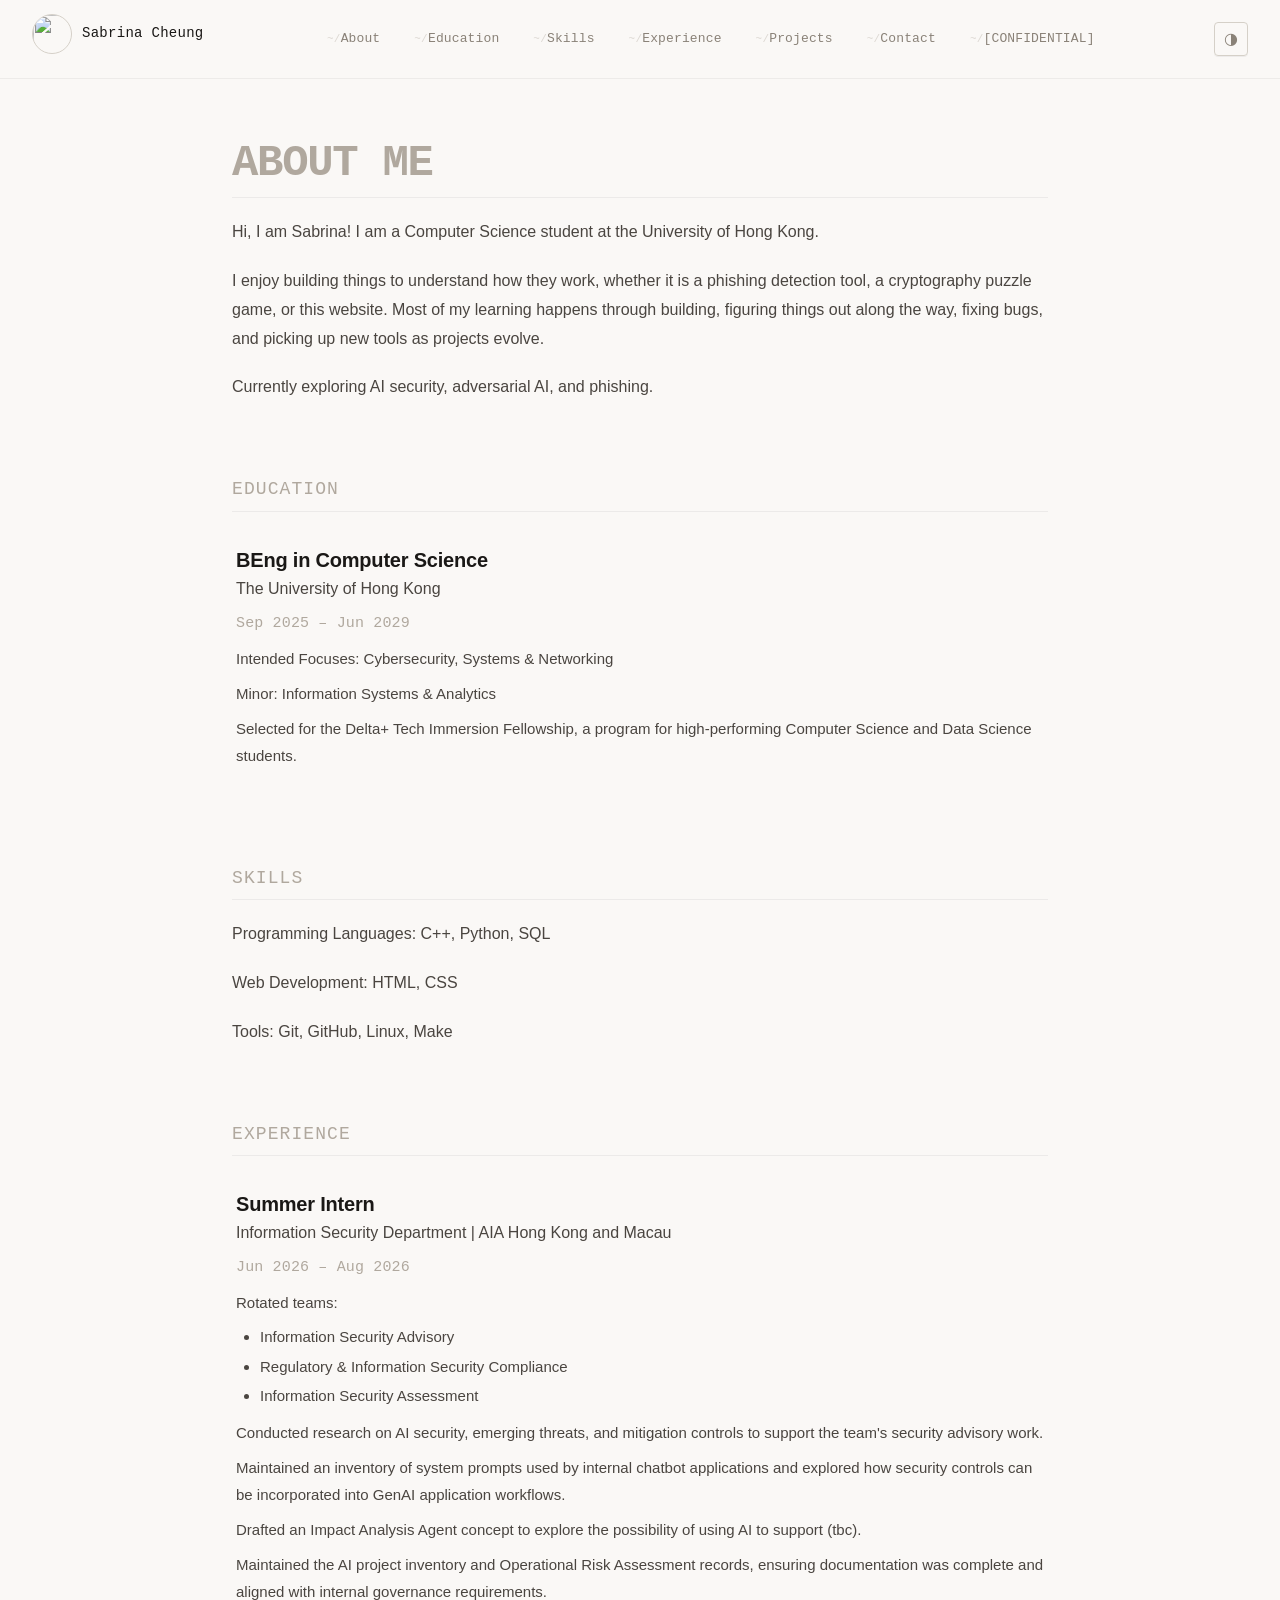
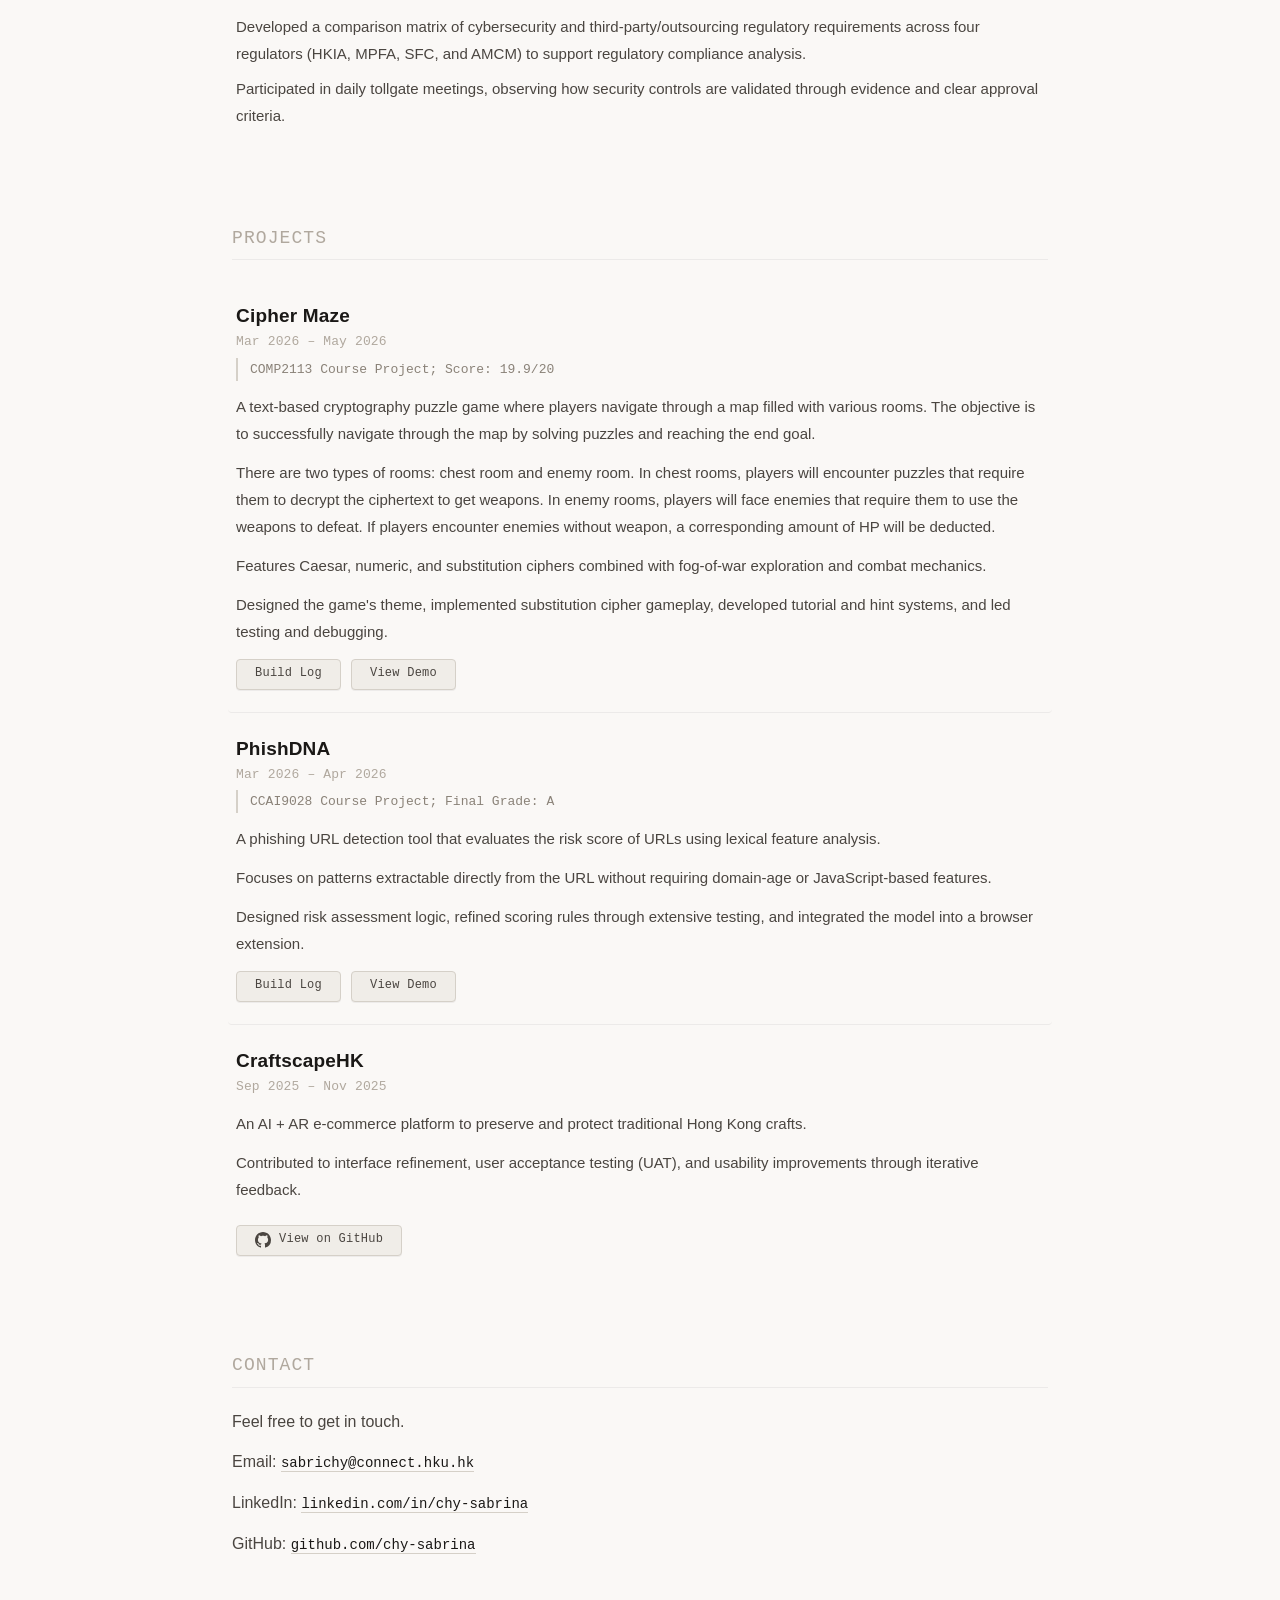
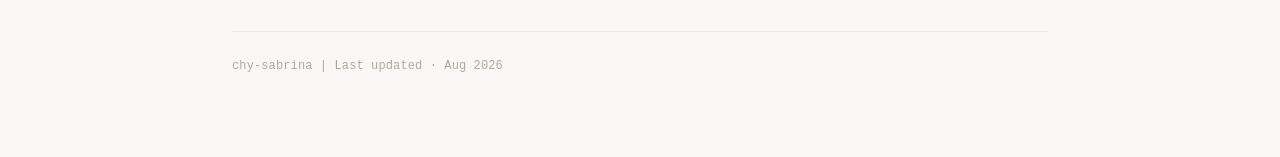
==== index.html @ 437819c6 "fix: wrong file path" ====
<!DOCTYPE html>
<html lang="en">
<!-- Access code: imsabrina -->

<head>
  <meta charset="UTF-8">
  <meta name="viewport" content="width=device-width, initial-scale=1.0">
  <title>chy-sabrina.github.io</title>

  <script>
    (() => {
      const storedTheme = localStorage.getItem('theme');
      const prefersDark = window.matchMedia('(prefers-color-scheme: dark)').matches;
      document.documentElement.dataset.theme = storedTheme || (prefersDark ? 'dark' : 'light');
    })();
  </script>

  <link rel="stylesheet" href="/styles.css?v=20260803-preview">
  <script src="/script.js?v=20260803-preview" defer></script>
</head>

<body>

  <header class="navbar">

    <div class="nav-name">
      <a href="/" class="nav-brand">
        <img class="nav-avatar" src="https://avatars.githubusercontent.com/u/216642597?v=4" alt="" width="40" height="40">
        <span>Sabrina Cheung</span>
      </a>
    </div>

    <nav>
      <a href="/?section=about">About</a>
      <a href="/?section=education">Education</a>
      <a href="/?section=skills">Skills</a>
      <a href="/?section=experience">Experience</a>
      <a href="/?section=projects">Projects</a>
      <a href="/?section=contact">Contact</a>
      <a href="#" class="classified-link" aria-label="Open confidential terminal">[CONFIDENTIAL]</a>
    </nav>

    <button class="theme-toggle" type="button" aria-label="Switch color scheme" aria-pressed="false" title="Switch color scheme">◐</button>

  </header>

  <main class="container">

    <section id="about" class="section">
      
      <h1>About Me</h1>

      <p>
        Hi, I am Sabrina! I am a Computer Science student at the University of Hong Kong.
      </p>

      <p>
        I enjoy building things to understand how they work, whether it is a phishing detection tool, a cryptography puzzle game, or this website. 
        Most of my learning happens through building, figuring things out along the way, fixing bugs, and picking up new tools as projects evolve.
      </p>

      <p>
        Currently exploring AI security, adversarial AI, and phishing.
      </p>

    </section>

    <section id="education" class="section">

      <h1>Education</h1>

      <div class="item">

        <h2>BEng in Computer Science</h2>

        <h3>The University of Hong Kong</h3>

        <p class="meta">
          Sep 2025 – Jun 2029
        </p>

        <p>
          Intended Focuses: Cybersecurity, Systems & Networking
        </p>

        <p>
          Minor: Information Systems & Analytics
        </p>

        <p>
          Selected for the Delta+ Tech Immersion Fellowship, a program for high-performing Computer Science and Data Science students.
        </p>

      </div>

    </section>

    <section id="skills" class="section">

      <h1>Skills</h1>

      <p>Programming Languages: C++, Python, SQL</p>

      <p>Web Development: HTML, CSS</p>

      <p>Tools: Git, GitHub, Linux, Make</p>

    </section>

    <section id="experience" class="section">

      <h1>Experience</h1>

      <div class="item">

        <h2>Summer Intern</h2>

        <h3>Information Security Department | AIA Hong Kong and Macau</h3>

        <p class="meta">
          Jun 2026 – Aug 2026
        </p>

        <p>
          Rotated teams:
        </p>

        <ul>
          <li>Information Security Advisory</li>
          <li>Regulatory & Information Security Compliance</li>
          <li>Information Security Assessment</li>
        </ul>

        <p>
          Conducted research on AI security, emerging threats, and mitigation controls to support the team's security advisory work.
        </p>

        <p>
          Maintained an inventory of system prompts used by internal chatbot applications and explored how security controls can be incorporated into GenAI application workflows.
        </p>

        <p>
          Drafted an Impact Analysis Agent concept to explore the possibility of using AI to support (tbc).
        </p>

        <p>
          Maintained the AI project inventory and Operational Risk Assessment records, ensuring documentation was complete and aligned with internal governance requirements.
        </p>

        <p>
          Developed a comparison matrix of cybersecurity and third-party/outsourcing regulatory requirements across four regulators (HKIA, MPFA, SFC, and AMCM) to support regulatory compliance analysis.
        </p>

        <p>
          Participated in daily tollgate meetings, observing how security controls are validated through evidence and clear approval criteria.
        </p>

      </div>

    </section>

    <section id="projects" class="section">

      <h1>Projects</h1>

      <div class="item">

        <h2 id="CipherMaze">Cipher Maze</h2>

        <p class="meta">
          Mar 2026 – May 2026
        </p>

        <p class="remark">
          COMP2113 Course Project; Score: 19.9/20
        </p>

        <p>
          A text-based cryptography puzzle game where players navigate through a map filled with various rooms. The objective is to successfully navigate through the map by solving puzzles and reaching the end goal.
        </p>
        
        <p>
           There are two types of rooms: chest room and enemy room. In chest rooms, players will encounter puzzles that require them to decrypt the ciphertext to get weapons. In enemy rooms, players will face enemies that require them to use the weapons to defeat. If players encounter enemies without weapon, a corresponding amount of HP will be deducted.
        </p>
        
        <p>
          Features Caesar, numeric, and substitution ciphers combined with fog-of-war exploration and combat mechanics.
        </p>

        <p>
          Designed the game's theme, implemented substitution cipher gameplay, developed tutorial and hint systems, and led testing and debugging.
        </p>

        <div class="project-actions">
          <button class="index-btn" type="button" data-classified-open data-classified-target="/notes/ciphermaze/" data-classified-preview-note="ciphermaze" aria-label="Open CipherMaze Build Log terminal">
            Build Log
          </button>

          <button class="index-btn demo-button" type="button" data-demo-video="https://www.youtube.com/watch?v=vxACGCMRmCY" aria-label="View CipherMaze demo video" aria-controls="demo-video-modal">
            View Demo
          </button>
        </div>
      </div>

      <div class="item">

        <h2 id="PhishDNA">PhishDNA</h2>

        <p class="meta">
          Mar 2026 – Apr 2026
        </p>

        <p class="remark">
          CCAI9028 Course Project; Final Grade: A
        </p>

        <p>
          A phishing URL detection tool that evaluates the risk score of URLs using lexical feature analysis.
        </p>

        <p>
          Focuses on patterns extractable directly from the URL without requiring domain-age or JavaScript-based features.
        </p>

        <p>
          Designed risk assessment logic, refined scoring rules through extensive testing, and integrated the model into a browser extension.
        </p>

        <div class="project-actions">
          <button class="index-btn" type="button" data-classified-open data-classified-target="/notes/phishdna/" data-classified-preview-note="phishdna" aria-label="Open PhishDNA Build Log terminal">
            Build Log
          </button>

          <button class="index-btn demo-button" type="button" data-demo-video="/assets/PhishDNA-demo.mp4" aria-label="View PhishDNA demo video" aria-controls="demo-video-modal">
            View Demo
          </button>
        </div>

      </div>

      <div class="item">

        <h2>CraftscapeHK</h2>

        <p class="meta">
          Sep 2025 – Nov 2025
        </p>

        <p>
          An AI + AR e-commerce platform to preserve and protect traditional Hong Kong crafts.
        </p>

        <p>
          Contributed to interface refinement, user acceptance testing (UAT), and usability improvements through iterative feedback.
        </p>

        <a href="https://github.com/gracetyy/CraftscapeHK" class="index-btn" target="_blank" rel="noopener noreferrer" aria-label="View CraftscapeHK on GitHub">
          <svg class="github-icon" viewBox="0 0 16 16" aria-hidden="true">
            <path fill-rule="evenodd" d="M8 0C3.58 0 0 3.58 0 8c0 3.54 2.29 6.53 5.47 7.59.4.07.55-.17.55-.38 0-.19-.01-.82-.01-1.49-2.01.37-2.53-.49-2.69-.94-.09-.23-.48-.94-.82-1.13-.28-.15-.68-.52-.01-.53.63-.01 1.08.58 1.23.82.72 1.21 1.87.87 2.33.66.07-.52.28-.87.51-1.07-1.78-.2-3.64-.89-3.64-3.95 0-.87.31-1.59.82-2.15-.08-.2-.36-1.02.08-2.12 0 0 .67-.21 2.2.82.64-.18 1.32-.27 2-.27.68 0 1.36.09 2 .27 1.53-1.04 2.2-.82 2.2-.82.44 1.1.16 1.92.08 2.12.51.56.82 1.27.82 2.15 0 3.07-1.87 3.75-3.65 3.95.29.25.54.73.54 1.48 0 1.07-.01 1.93-.01 2.2 0 .21.15.46.55.38A8.013 8.013 0 0016 8c0-4.42-3.58-8-8-8z"></path>
          </svg>
          View on GitHub
        </a>

      </div>

    </section>

    <section id="contact" class="section">

      <h1>Contact</h1>

      <p>Feel free to get in touch.</p>

      <p>Email: <a class="link" href="mailto:sabrichy@connect.hku.hk">sabrichy@connect.hku.hk</a></p>

      <p>LinkedIn: <a class="link" href="https://www.linkedin.com/in/chy-sabrina/" target="_blank" rel="noopener noreferrer">linkedin.com/in/chy-sabrina</a></p>

      <p>GitHub: <a class="link" href="https://github.com/chy-sabrina" target="_blank" rel="noopener noreferrer">github.com/chy-sabrina</a></p>

    </section>

    <footer class="footer">
      chy-sabrina | Last updated · Aug 2026
    </footer>

  </main>

  <div class="term-modal-overlay hidden" id="classified-terminal" role="dialog" aria-modal="true" aria-labelledby="classified-terminal-title" aria-hidden="true">
    <div class="term-box" role="document">
      <div class="term-header">
        <div class="term-dots" aria-hidden="true">
          <span class="term-dot term-dot-red"></span>
          <span class="term-dot term-dot-yellow"></span>
          <span class="term-dot term-dot-green"></span>
        </div>
        <p class="term-title" id="classified-terminal-title">/chy-sabrina/notes</p>
      </div>

      <div class="term-body">
        <p class="term-line">[SYSTEM ERROR] ACCESS DENIED. AUTHENTICATION REQUIRED.</p>

        <label class="term-prompt" for="classified-token">
          <span>Enter access code:</span>
          <input id="classified-token" class="term-input" type="password" autocomplete="off" spellcheck="false" inputmode="text" />
        </label>

        <p class="term-hint">[!] HINT: Access code is hidden in this page. Code never lies.</p>
        <p class="term-status" id="classified-status" aria-live="polite"></p>
      </div>
    </div>
  </div>

  <div class="demo-modal-overlay hidden" id="demo-video-modal" role="dialog" aria-modal="true" aria-labelledby="demo-video-title" aria-hidden="true">
    <div class="demo-modal-window" role="document">
      <button class="demo-close-button" type="button" aria-label="Close demo video" data-demo-close>
        ×
      </button>
      <div class="demo-video-shell">
        <iframe id="demo-video-iframe" title="Project demo video" src="" allow="accelerometer; autoplay; clipboard-write; encrypted-media; gyroscope; picture-in-picture; web-share" allowfullscreen loading="lazy"></iframe>
      </div>
    </div>
  </div>

</body>
</html>
---- styles.css ----
:root {
  color-scheme: light;
  --bg: #faf8f6;
  --surface: #f0ede8;
  --surface-raised: #f8f6f2;
  --text: #1a1816;
  --text-secondary: #4a4540;
  --muted: #8a8278;
  --subtle: #b0a89e;
  --border: rgba(26, 24, 22, 0.06);
  --border-strong: #d5d0c8;
  --border-hover: #b8b0a6;
  --nav-bg: rgba(250, 248, 246, 0.92);
  --hover: #e8e4de;
  --code-bg: #f0ede8;
  --code-border: #e0dcd4;
  --selection: rgba(26, 24, 22, 0.06);
  --accent: #1a7a3a;
  --accent-dim: rgba(26, 122, 58, 0.06);
  --accent-bright: #2b9e4a;
  --accent-glow: rgba(26, 122, 58, 0.10);
  --mono: ui-monospace, SFMono-Regular, Menlo, Monaco, Consolas, "Liberation Mono", monospace;
  --sans: -apple-system, BlinkMacSystemFont, "Segoe UI", Roboto, Helvetica, Arial, sans-serif;
  --keycap-shadow: 0 1px 0 rgba(0, 0, 0, 0.05);
  --keycap-shadow-hover: 0 3px 0 rgba(0, 0, 0, 0.04), 0 2px 8px rgba(0, 0, 0, 0.04);
  --keycap-press: 0 0px 0 rgba(0, 0, 0, 0.08);
  --section-gap: 72px;
  --radius: 8px;
  --radius-sm: 4px;
  --radius-lg: 12px;
  --transition: 0.20s cubic-bezier(0.25, 0.46, 0.45, 0.94);
}

@media (prefers-color-scheme: dark) {
  :root:not([data-theme="light"]) {
    color-scheme: dark;
    --bg: #191715;
    --surface: #24211e;
    --surface-raised: #2a2724;
    --text: #ede8e2;
    --text-secondary: #c8c0b6;
    --muted: #9a9288;
    --subtle: #6a6258;
    --border: rgba(237, 232, 226, 0.06);
    --border-strong: #4a4540;
    --border-hover: #6a6258;
    --nav-bg: rgba(25, 23, 21, 0.94);
    --hover: #2f2b28;
    --code-bg: #1e1c1a;
    --code-border: #33302c;
    --selection: rgba(237, 232, 226, 0.08);
    --accent: #8bff9a;
    --accent-dim: rgba(139, 255, 154, 0.06);
    --accent-bright: #a8ffb4;
    --accent-glow: rgba(139, 255, 154, 0.10);
    --keycap-shadow: 0 1px 0 rgba(0, 0, 0, 0.3);
    --keycap-shadow-hover: 0 3px 0 rgba(0, 0, 0, 0.2), 0 2px 12px rgba(0, 0, 0, 0.2);
    --keycap-press: 0 0px 0 rgba(0, 0, 0, 0.4);
  }
}

:root[data-theme="dark"] {
  color-scheme: dark;
  --bg: #191715;
  --surface: #24211e;
  --surface-raised: #2a2724;
  --text: #ede8e2;
  --text-secondary: #c8c0b6;
  --muted: #9a9288;
  --subtle: #6a6258;
  --border: rgba(237, 232, 226, 0.06);
  --border-strong: #4a4540;
  --border-hover: #6a6258;
  --nav-bg: rgba(25, 23, 21, 0.94);
  --hover: #2f2b28;
  --code-bg: #1e1c1a;
  --code-border: #33302c;
  --selection: rgba(237, 232, 226, 0.08);
  --accent: #8bff9a;
  --accent-dim: rgba(139, 255, 154, 0.06);
  --accent-bright: #a8ffb4;
  --accent-glow: rgba(139, 255, 154, 0.10);
  --keycap-shadow: 0 1px 0 rgba(0, 0, 0, 0.3);
  --keycap-shadow-hover: 0 3px 0 rgba(0, 0, 0, 0.2), 0 2px 12px rgba(0, 0, 0, 0.2);
  --keycap-press: 0 0px 0 rgba(0, 0, 0, 0.4);
}

* {
  box-sizing: border-box;
}

body {
  margin: 0;
  background: var(--bg);
  color: var(--text);
  font-family: var(--sans);
  font-size: 16px;
  line-height: 1.7;
  -webkit-font-smoothing: antialiased;
  -moz-osx-font-smoothing: grayscale;
  transition: background-color 0.3s ease, color 0.3s ease;
}

::selection {
  background: var(--selection);
}

/* ── Scrollbar ── */
::-webkit-scrollbar {
  width: 5px;
  height: 5px;
}
::-webkit-scrollbar-track {
  background: transparent;
}
::-webkit-scrollbar-thumb {
  background: var(--border-strong);
  border-radius: 999px;
}
::-webkit-scrollbar-thumb:hover {
  background: var(--muted);
}

/* ── Typography ── */
h1 {
  font-size: 30px;
  font-weight: 600;
  letter-spacing: -0.025em;
  margin: 0 0 8px 0;
  line-height: 1.25;
}

h2 {
  font-size: 20px;
  font-weight: 600;
  margin: 0 0 2px 0;
  letter-spacing: -0.01em;
  line-height: 1.25;
}

h3 {
  font-size: 16px;
  font-weight: 500;
  color: var(--text-secondary);
  margin: 0 0 4px 0;
}

h4 {
  font-size: 15px;
  font-weight: 500;
  margin: 0 0 2px 0;
}

p {
  font-size: 16px;
  margin: 20px 0;
  line-height: 1.8;
  color: var(--text-secondary);
}

a {
  color: var(--text);
  text-decoration: none;
  border-bottom: 1px solid var(--border-strong);
  transition: border-color var(--transition), color var(--transition);
}
a:hover {
  border-bottom-color: var(--text);
  color: var(--text);
}

ul {
  margin: 8px 0 14px;
  padding-left: 24px;
}
li {
  font-size: 15px;
  margin: 4px 0;
  line-height: 1.7;
  color: var(--text-secondary);
}

strong {
  color: var(--text);
  font-weight: 600;
}

code {
  font-family: var(--mono);
  font-size: 0.9em;
  padding: 0.1em 0.4em;
  background: var(--code-bg);
  border-radius: var(--radius-sm);
  border: 1px solid var(--code-border);
  color: var(--text);
  white-space: nowrap;
}

pre code {
  white-space: pre-wrap;
  overflow-wrap: anywhere;
  padding: 0;
  background: transparent;
  border: none;
  font-size: 14px;
  color: var(--text-secondary);
}

/* ── Navbar ── */
.navbar {
  position: sticky;
  top: 0;
  z-index: 100;
  display: flex;
  justify-content: space-between;
  align-items: center;
  padding: 14px 32px;
  background: var(--nav-bg);
  backdrop-filter: blur(14px);
  -webkit-backdrop-filter: blur(14px);
  border-bottom: 1px solid var(--border);
  transition: background-color 0.3s ease, border-color 0.3s ease;
}

.nav-name {
  font-size: 14px;
  font-weight: 450;
  font-family: var(--mono);
  letter-spacing: 0.02em;
}

.nav-brand {
  display: inline-flex;
  align-items: center;
  gap: 10px;
  color: var(--text);
  text-decoration: none;
  border-bottom: none;
  transition: color var(--transition);
}
.nav-brand:hover {
  color: var(--text-secondary);
}

.nav-avatar {
  width: 40px;
  height: 40px;
  border-radius: 50%;
  border: 0.5px solid var(--border-strong);
  object-fit: cover;
  flex-shrink: 0;
}

.navbar nav {
  display: flex;
  align-items: center;
  gap: 2px;
  flex-wrap: wrap;
}

.navbar nav a {
  position: relative;
  font-family: var(--mono);
  font-size: 13px;
  font-weight: 400;
  color: var(--muted);
  text-decoration: none;
  padding: 4px 14px 4px 18px;
  border-radius: var(--radius-sm);
  border-bottom: none;
  transition: color var(--transition), background-color var(--transition);
  letter-spacing: 0.01em;
}

.navbar nav a::before {
  content: "~/";
  color: var(--subtle);
  font-weight: 350;
  opacity: 0.4;
  font-size: 11px;
  letter-spacing: 0.02em;
}

.navbar nav a:hover {
  color: var(--text);
  background: var(--hover);
}

.navbar nav a[aria-current="page"] {
  color: var(--text);
  font-weight: 500;
  background: transparent;
}
.navbar nav a[aria-current="page"]::before {
  color: var(--accent);
  opacity: 0.6;
}

.navbar nav a.classified-link {
  color: var(--muted);
}
.navbar nav a.classified-link:hover {
  color: var(--text);
  background: var(--hover);
}

/* ── Theme Toggle ── */
.theme-toggle {
  width: 34px;
  height: 34px;
  display: inline-flex;
  align-items: center;
  justify-content: center;
  padding: 0;
  color: var(--muted);
  background: transparent;
  border: 1px solid var(--border-strong);
  border-radius: var(--radius-sm);
  font: inherit;
  font-size: 16px;
  cursor: pointer;
  transition: background-color var(--transition), color var(--transition), border-color var(--transition), transform 0.08s ease;
  flex-shrink: 0;
  box-shadow: var(--keycap-shadow);
}
.theme-toggle:hover {
  color: var(--text);
  background: var(--hover);
  transform: translateY(-1px);
  box-shadow: var(--keycap-shadow-hover);
}
.theme-toggle:active {
  transform: translateY(1px);
  box-shadow: var(--keycap-press);
}

/* ── Container ── */
.container {
  max-width: 880px;
  margin: 0 auto;
  padding: 56px 32px 80px;
}

/* ── Sections ── */
.section {
  margin-bottom: var(--section-gap);
  padding-top: 4px;
}
.section:last-child {
  margin-bottom: 0;
}

.section > h1:first-child {
  font-size: 18px;
  font-weight: 450;
  font-family: var(--mono);
  color: var(--subtle);
  letter-spacing: 0.06em;
  text-transform: uppercase;
  margin: 0 0 20px 0;
  padding-bottom: 10px;
  border-bottom: 1px solid var(--border);
}

/* ── Hero / About ── */
#about h1 {
  font-size: 44px;
  font-weight: 650;
  letter-spacing: -0.03em;
  margin: 0 0 2px 0;
  line-height: 1.1;
}

#about .subhead {
  font-size: 18px;
  font-weight: 450;
  color: var(--muted);
  font-family: var(--mono);
  letter-spacing: 0.02em;
  margin: 0 0 4px 0;
}

#about .status-line {
  display: flex;
  flex-wrap: wrap;
  gap: 4px 24px;
  margin: 16px 0 8px 0;
  padding: 14px 0 10px 0;
  border-top: 1px solid var(--border);
  border-bottom: 1px solid var(--border);
  font-family: var(--mono);
  font-size: 13px;
  color: var(--muted);
}

#about .status-line .label {
  color: var(--subtle);
  opacity: 0.5;
}
#about .status-line .value {
  color: var(--text-secondary);
}

#about .status-line .value .highlight {
  color: var(--accent);
}

#about p {
  font-size: 16px;
  color: var(--text-secondary);
}

#about .terminal-hero {
  display: block;
  font-family: var(--mono);
  font-size: 14px;
  color: var(--muted);
  margin: 20px 0 12px 0;
  padding: 18px 22px;
  background: var(--surface);
  border-radius: var(--radius);
  border-left: 3px solid var(--border-strong);
  line-height: 2;
  overflow-x: auto;
  white-space: pre-wrap;
}
#about .terminal-hero .prompt {
  color: var(--accent);
  font-weight: 450;
}
#about .terminal-hero .cmd {
  color: var(--text);
}
#about .terminal-hero .output {
  color: var(--muted);
}

/* ── Education ── */
#education .item {
  padding: 16px 4px 14px;
  border-bottom: 1px solid var(--border);
}
#education .item:last-child {
  border-bottom: none;
}
#education .meta {
  font-size: 13px;
  color: var(--subtle);
  font-family: var(--mono);
  margin: 0 0 6px 0;
  letter-spacing: 0.01em;
}
#education .item p {
  margin: 8px 0;
  font-size: 15px;
}

/* ── Skills ── */
.skills-toolbox {
  display: flex;
  flex-wrap: wrap;
  gap: 8px 10px;
  margin: 10px 0 6px;
  padding: 0;
  list-style: none;
}

.skill-keycap {
  display: inline-flex;
  align-items: center;
  padding: 3px 14px 5px 14px;
  font-family: var(--mono);
  font-size: 11px;
  font-weight: 500;
  letter-spacing: 0.04em;
  text-transform: uppercase;
  color: var(--text-secondary);
  background: var(--surface);
  border: 1px solid var(--border-strong);
  border-radius: var(--radius-sm);
  box-shadow: var(--keycap-shadow);
  transition: transform 0.10s ease, box-shadow 0.15s ease, background var(--transition), border-color var(--transition);
  cursor: default;
  user-select: none;
}
.skill-keycap:hover {
  transform: translateY(-2px);
  box-shadow: var(--keycap-shadow-hover);
  background: var(--hover);
  border-color: var(--border-hover);
}
.skill-keycap:active {
  transform: translateY(1px);
  box-shadow: var(--keycap-press);
}

.skill-keycap .dot {
  display: inline-block;
  width: 5px;
  height: 5px;
  margin-right: 8px;
  border-radius: 50%;
  background: var(--accent);
  opacity: 0.5;
  flex-shrink: 0;
}
.skill-keycap .dot.learning {
  background: var(--subtle);
  opacity: 0.3;
}

.skill-group-label {
  display: block;
  font-size: 12px;
  font-weight: 500;
  color: var(--subtle);
  font-family: var(--mono);
  margin: 18px 0 6px 0;
  letter-spacing: 0.04em;
  text-transform: uppercase;
}
.skill-group-label:first-of-type {
  margin-top: 0;
}

/* ── Experience ── */
#experience .item {
  padding: 16px 4px 14px;
  border-bottom: 1px solid var(--border);
}
#experience .item:last-child {
  border-bottom: none;
}
#experience .meta {
  font-size: 13px;
  color: var(--subtle);
  font-family: var(--mono);
  margin: 0 0 6px 0;
  letter-spacing: 0.01em;
}
#experience .item p {
  margin: 8px 0;
  font-size: 15px;
}
#experience .item ul {
  margin: 4px 0 10px;
}

/* ── Projects ── */
#projects .item {
  padding: 24px 4px 22px;
  border-bottom: 1px solid var(--border);
  border-radius: var(--radius-sm);
  margin: 0 -4px;
  padding-left: 8px;
  padding-right: 8px;
}
#projects .item:last-child {
  border-bottom: none;
}

#projects .item h2 {
  font-size: 19px;
  font-weight: 600;
  letter-spacing: 0.01em;
  margin: 0 0 2px 0;
}

#projects .item .meta {
  font-size: 13px;
  color: var(--subtle);
  font-family: var(--mono);
  margin: 0 0 4px 0;
  letter-spacing: 0.01em;
}

#projects .item .remark {
  margin: 0 0 10px 0;
  padding-left: 12px;
  border-left: 2px solid var(--border-strong);
  font-size: 13px;
  color: var(--muted);
  font-family: var(--mono);
}

#projects .item p {
  margin: 12px 0;
  font-size: 15px;
}

#projects .item .project-actions {
  display: flex;
  flex-wrap: wrap;
  align-items: center;
  gap: 10px;
  margin-top: 14px;
}

#projects .item .project-actions .index-btn,
#projects .item .project-actions .demo-button {
  margin-top: 0;
}

#projects .item .tech-stack {
  display: flex;
  flex-wrap: wrap;
  gap: 6px 8px;
  margin: 10px 0 14px;
  padding: 0;
  list-style: none;
}
#projects .item .tech-stack li {
  display: inline-block;
  font-family: var(--mono);
  font-size: 11px;
  font-weight: 450;
  color: var(--muted);
  background: var(--surface);
  padding: 2px 12px;
  border-radius: var(--radius-sm);
  border: 1px solid var(--border);
  letter-spacing: 0.03em;
  text-transform: uppercase;
}

#projects .item .project-status {
  display: inline-block;
  font-family: var(--mono);
  font-size: 11px;
  font-weight: 450;
  color: var(--muted);
  background: var(--surface);
  padding: 2px 14px;
  border-radius: 999px;
  letter-spacing: 0.04em;
  text-transform: uppercase;
  border: 1px solid var(--border);
}
#projects .item .project-status.done {
  color: var(--accent);
  border-color: var(--accent-dim);
  background: var(--accent-dim);
}

/* ── Buttons (Keycap style) ── */
.index-btn,
.bts-terminal-btn {
  display: inline-flex;
  align-items: center;
  gap: 8px;
  margin-top: 10px;
  padding: 5px 18px 7px 18px;
  color: var(--text-secondary);
  text-decoration: none;
  background: var(--surface);
  border: 1px solid var(--border-strong);
  border-radius: var(--radius-sm);
  font-family: var(--mono);
  font-size: 12px;
  font-weight: 450;
  letter-spacing: 0.02em;
  box-shadow: var(--keycap-shadow);
  transition: transform 0.10s ease, box-shadow 0.15s ease, background var(--transition), border-color var(--transition);
  cursor: pointer;
  appearance: none;
  -webkit-appearance: none;
  line-height: 1.4;
}
.index-btn:hover,
.bts-terminal-btn:hover {
  transform: translateY(-2px);
  box-shadow: var(--keycap-shadow-hover);
  background: var(--hover);
  border-color: var(--border-hover);
  color: var(--text);
}
.index-btn:active,
.bts-terminal-btn:active {
  transform: translateY(1px);
  box-shadow: var(--keycap-press);
}
.index-btn:focus-visible,
.bts-terminal-btn:focus-visible {
  outline: 2px solid var(--border-strong);
  outline-offset: 2px;
}

.github-icon {
  width: 16px;
  height: 16px;
  fill: currentColor;
  flex-shrink: 0;
}

.demo-modal-overlay {
  position: fixed;
  inset: 0;
  z-index: 1100;
  display: flex;
  align-items: center;
  justify-content: center;
  padding: 24px;
  background: rgba(9, 12, 16, 0.62);
  backdrop-filter: blur(8px);
  -webkit-backdrop-filter: blur(8px);
  opacity: 0;
  pointer-events: none;
  transition: opacity 0.2s ease;
}

.demo-modal-overlay:not(.hidden) {
  opacity: 1;
  pointer-events: auto;
}

.demo-modal-overlay.hidden {
  display: flex !important;
  opacity: 0;
  pointer-events: none;
}

.demo-modal-window {
  position: relative;
  width: min(82vw, 960px);
  max-width: 960px;
  aspect-ratio: 16 / 9;
  background: var(--surface);
  border: 1px solid var(--border);
  border-radius: var(--radius-lg);
  box-shadow: 0 24px 60px rgba(0, 0, 0, 0.28);
  overflow: hidden;
  transform: scale(0.98) translateY(8px);
  transition: transform 0.2s ease;
}

.demo-modal-overlay:not(.hidden) .demo-modal-window {
  transform: scale(1) translateY(0);
}

.demo-video-shell {
  position: relative;
  width: 100%;
  height: 100%;
  background: #000;
}

.demo-video-shell iframe {
  display: block;
  width: 100%;
  height: 100%;
  border: 0;
  background: #000;
}

.demo-close-button {
  position: absolute;
  top: 10px;
  right: 10px;
  z-index: 2;
  display: inline-flex;
  align-items: center;
  justify-content: center;
  width: 32px;
  height: 32px;
  padding: 0;
  border: 1px solid var(--border);
  border-radius: 999px;
  background: rgba(15, 18, 23, 0.75);
  color: var(--text);
  font-size: 22px;
  line-height: 1;
  cursor: pointer;
  transition: background var(--transition), border-color var(--transition), transform 0.12s ease;
}

.demo-close-button:hover,
.demo-close-button:focus-visible {
  background: rgba(28, 32, 38, 0.9);
  border-color: var(--border-strong);
}

.demo-close-button:active {
  transform: translateY(1px);
}

/* ── Contact ── */
#contact p {
  margin: 12px 0;
}
#contact .link {
  color: var(--text);
  text-decoration: none;
  border-bottom: 1px solid var(--border-strong);
  transition: border-color var(--transition), color var(--transition);
  font-family: var(--mono);
  font-size: 14px;
}
#contact .link:hover {
  border-bottom-color: var(--text);
  color: var(--text);
}

/* ── Footer ── */
.footer {
  margin-top: 60px;
  padding-top: 24px;
  border-top: 1px solid var(--border);
  display: flex;
  flex-wrap: wrap;
  justify-content: space-between;
  align-items: flex-start;
  gap: 16px 32px;
  font-size: 12px;
  color: var(--subtle);
  font-family: var(--mono);
  letter-spacing: 0.01em;
  line-height: 1.8;
}
.footer .sys-info {
  display: grid;
  grid-template-columns: auto 1fr;
  gap: 0 20px;
}
.footer .sys-info .label {
  color: var(--subtle);
  opacity: 0.4;
}
.footer .sys-info .value {
  color: var(--muted);
}
.footer .updated {
  text-align: right;
  color: var(--subtle);
  opacity: 0.4;
  font-size: 11px;
}

/* ── Notes Page ── */
.note-page h1,
.note-page h2,
.note-page h3 {
  margin-top: 24px;
}
.note-page h1:first-of-type,
.note-page h2:first-of-type,
.note-page h3:first-of-type {
  margin-top: 0;
}
.note-page h2 {
  font-size: 22px;
  letter-spacing: 0.01em;
}
.note-page h3 {
  font-size: 17px;
  font-weight: 600;
  color: var(--text);
}
.note-page ul {
  margin: 8px 0 20px;
  padding-left: 24px;
}
.note-page li {
  font-size: 15px;
  margin: 4px 0;
}
.note-page blockquote {
  margin: 14px 0;
  padding: 12px 20px;
  border-left: 3px solid var(--border-strong);
  background: var(--surface);
  border-radius: 0 var(--radius-sm) var(--radius-sm) 0;
  color: var(--muted);
}
.note-page blockquote p {
  font-size: 15px;
  margin: 4px 0;
}
.note-page pre {
  overflow-x: hidden;
  padding: 16px 20px;
  background: var(--code-bg);
  border: 1px solid var(--code-border);
  border-radius: var(--radius);
  white-space: pre-wrap;
  overflow-wrap: anywhere;
  font-size: 14px;
  margin: 16px 0;
}
.note-page img {
  display: block;
  max-width: 100%;
  margin: 20px 0;
  border-radius: var(--radius);
  border: 1px solid var(--border);
}
.note-preview-banner {
  display: flex;
  flex-direction: column;
  gap: 2px;
  margin: 0 0 18px 0;
  padding: 12px 14px;
  background: var(--surface);
  border: 1px solid var(--border-strong);
  border-radius: var(--radius);
  color: var(--text-secondary);
  font-size: 13px;
  line-height: 1.55;
}
.note-preview-banner strong {
  font-size: 12px;
  letter-spacing: 0.02em;
  text-transform: uppercase;
  color: var(--text);
}
.note-page .term-modal-overlay {
  display: none;
}
.note-indent {
  margin-left: 20px;
}
.note-figure {
  margin: 24px 0;
}
.note-figure figcaption {
  margin-top: 8px;
  color: var(--muted);
  font-size: 13px;
  font-family: var(--mono);
  text-align: center;
}

/* ── Notes Index ── */
.notes-list {
  display: flex;
  flex-direction: column;
  gap: 0;
  margin: 24px 0 8px;
}

.note-card {
  display: block;
  padding: 14px 4px;
  border-bottom: 1px solid var(--border);
  text-decoration: none;
  color: var(--text);
  background: transparent;
  border-radius: 0;
  box-shadow: none;
  transition: color var(--transition);
}
.note-card:last-child {
  border-bottom: none;
}
.note-card:hover {
  background: transparent;
  border-color: var(--border);
  transform: none;
  box-shadow: none;
  color: var(--text-secondary);
}

.note-card h2 {
  font-size: 17px;
  font-weight: 500;
  font-family: var(--mono);
  margin: 0 0 2px 0;
  color: var(--text);
  transition: color var(--transition);
}
.note-card:hover h2 {
  color: var(--text-secondary);
}
.note-card .meta {
  font-size: 12px;
  color: var(--subtle);
  font-family: var(--mono);
  margin: 0;
  letter-spacing: 0.02em;
}
.note-card .meta.pinned::after {
  content: " 📌";
  opacity: 0.4;
}

/* ── Back Link ── */
.back-link {
  display: inline-flex;
  align-items: center;
  gap: 6px;
  margin-bottom: 24px;
  color: var(--muted);
  font-size: 13px;
  font-family: var(--mono);
  text-decoration: none;
  border-bottom: none;
  transition: color var(--transition), gap var(--transition);
}
.back-link:hover {
  color: var(--text);
  gap: 10px;
}
.back-link::before {
  content: "←";
  opacity: 0.5;
}

body.notes-locked .container {
  display: none;
}

/* ── Terminal Modal ── */
.term-modal-overlay {
  position: fixed;
  inset: 0;
  z-index: 1000;
  display: flex;
  align-items: center;
  justify-content: center;
  padding: 24px;
  background: rgba(0, 0, 0, 0.5);
  backdrop-filter: blur(6px);
  -webkit-backdrop-filter: blur(6px);
  opacity: 0;
  pointer-events: none;
  transition: opacity 0.25s ease;
}
.term-modal-overlay:not(.hidden) {
  opacity: 1;
  pointer-events: auto;
}
.term-modal-overlay.hidden {
  display: flex !important;
  opacity: 0;
  pointer-events: none;
}

.term-box {
  width: min(92vw, 620px);
  overflow: hidden;
  background: #0d1117;
  border: 1px solid rgba(255, 255, 255, 0.06);
  border-radius: var(--radius-lg);
  box-shadow: 0 24px 80px rgba(0, 0, 0, 0.6);
  color: #8bff9a;
  font-family: var(--mono);
  transform: scale(0.97) translateY(8px);
  transition: transform 0.25s ease, opacity 0.25s ease;
  opacity: 0;
}
.term-modal-overlay:not(.hidden) .term-box {
  transform: scale(1) translateY(0);
  opacity: 1;
}

.term-header {
  display: flex;
  align-items: center;
  gap: 12px;
  padding: 12px 16px;
  background: linear-gradient(180deg, #1b2421 0%, #131917 100%);
  border-bottom: 1px solid rgba(255, 255, 255, 0.04);
}
.term-dots {
  display: flex;
  gap: 8px;
}
.term-dot {
  width: 12px;
  height: 12px;
  border-radius: 50%;
  box-shadow: inset 0 1px 1px rgba(255, 255, 255, 0.10);
}
.term-dot-red {
  background: #ff5f57;
}
.term-dot-yellow {
  background: #febc2e;
}
.term-dot-green {
  background: #28c840;
}
.term-title {
  margin: 0;
  color: #b9ffbf;
  font-size: 12px;
  letter-spacing: 0.06em;
  text-transform: uppercase;
  font-weight: 450;
  opacity: 0.6;
}

.term-body {
  padding: 24px 22px 26px;
}
.term-line {
  margin: 0 0 16px;
  color: #8bff9a;
  font-size: 14px;
  line-height: 1.7;
  opacity: 0.9;
}
.term-prompt {
  display: grid;
  gap: 8px;
  color: #b9ffbf;
  font-size: 13px;
}
.term-input {
  width: 100%;
  box-sizing: border-box;
  padding: 12px 14px;
  color: #c9ffd0;
  background: #07110a;
  border: 1px solid rgba(255, 255, 255, 0.10);
  border-radius: var(--radius);
  font: inherit;
  font-size: 14px;
  outline: none;
  caret-color: #8bff9a;
  transition: border-color var(--transition);
}
.term-input:focus {
  border-color: #8bff9a;
}
.term-input:focus-visible {
  outline: none;
}
.term-hint {
  margin: 14px 0 0;
  color: #7fcf88;
  font-size: 12px;
  opacity: 0.5;
  font-family: var(--mono);
}
.term-status {
  min-height: 1.2em;
  margin: 14px 0 0;
  font-size: 13px;
}
.term-status.is-success {
  color: #89ff9e;
}
.term-status.is-error {
  color: #ff7c7c;
}

/* ── Song Widget ── */
.song-widget {
  margin-top: 14px;
}
.audio-player {
  position: relative;
  display: grid;
  gap: 16px;
  width: min(100%, 540px);
  padding: 18px 20px;
  border: 1px solid var(--border-strong);
  border-radius: var(--radius-lg);
  background: var(--surface);
  transition: background var(--transition), border-color var(--transition), box-shadow var(--transition);
  box-shadow: var(--keycap-shadow);
}
.audio-player:hover {
  border-color: var(--border-hover);
  box-shadow: var(--keycap-shadow-hover);
}

.audio-embed {
  aspect-ratio: 16 / 9;
  overflow: hidden;
  border: 1px solid var(--border-strong);
  border-radius: var(--radius-sm);
  background: #000;
}

.audio-youtube-host{
    position:absolute;
    width:0;
    height:0;
    overflow:hidden;
    opacity:0;
    pointer-events:none;
}

.audio-card {
  display: grid;
  grid-template-columns: 80px minmax(0, 1fr);
  gap: 16px;
  align-items: center;
}
.audio-cover {
  width: 80px;
  height: 80px;
  display: block;
  object-fit: cover;
  border: 1px solid var(--border-strong);
  border-radius: var(--radius-sm);
}
.audio-meta {
  min-width: 0;
  display: grid;
  gap: 1px;
}
.audio-kicker {
  margin: 0;
  color: var(--subtle);
  font-family: var(--mono);
  font-size: 10px;
  letter-spacing: 0.14em;
  text-transform: uppercase;
}
.audio-title {
  margin: 0;
  font-size: 20px;
  font-weight: 600;
  letter-spacing: -0.02em;
  color: var(--text);
}
.audio-artist,
.audio-album {
  margin: 0;
  color: var(--muted);
  font-size: 14px;
}
.audio-controls {
  display: grid;
  grid-template-columns: 44px minmax(0, 1fr);
  gap: 14px;
  align-items: center;
}
.audio-toggle {
  width: 44px;
  height: 44px;
  display: inline-flex;
  align-items: center;
  justify-content: center;
  padding: 0;
  color: var(--text-secondary);
  background: var(--surface);
  border: 1px solid var(--border-strong);
  border-radius: var(--radius-sm);
  font: inherit;
  cursor: pointer;
  transition: background var(--transition), color var(--transition), border-color var(--transition), transform 0.08s ease;
  box-shadow: var(--keycap-shadow);
}
.audio-toggle:hover {
  background: var(--hover);
  color: var(--text);
  transform: translateY(-1px);
  box-shadow: var(--keycap-shadow-hover);
}
.audio-toggle:active {
  transform: translateY(1px);
  box-shadow: var(--keycap-press);
}
.audio-toggle:disabled {
  cursor: wait;
  opacity: 0.4;
}
.audio-toggle-icon {
  font-family: var(--mono);
  font-size: 14px;
  line-height: 1;
}
.audio-seek {
  display: grid;
  grid-template-columns: auto minmax(0, 1fr) auto;
  gap: 10px;
  align-items: center;
}
.audio-time {
  min-width: 3ch;
  color: var(--subtle);
  font-family: var(--mono);
  font-size: 12px;
  line-height: 1;
}
.audio-current {
  text-align: left;
}
.audio-duration {
  text-align: right;
}
.audio-progress {
  --progress: 0%;
  width: 100%;
  height: 20px;
  margin: 0;
  appearance: none;
  background: transparent;
  cursor: pointer;
}
.audio-progress:focus-visible {
  outline: none;
}
.audio-progress::-webkit-slider-runnable-track {
  height: 2px;
  background: var(--border-strong);
  border-radius: 999px;
}
.audio-progress::-webkit-slider-thumb {
  width: 12px;
  height: 12px;
  margin-top: -5px;
  appearance: none;
  background: var(--bg);
  border: 1px solid var(--text);
  border-radius: 50%;
  transition: border-color var(--transition), transform 0.08s ease;
}
.audio-progress::-webkit-slider-thumb:hover {
  border-color: var(--muted);
  transform: scale(1.1);
}
.audio-progress::-moz-range-track {
  height: 2px;
  background: var(--border-strong);
  border: 0;
  border-radius: 999px;
}
.audio-progress::-moz-range-progress {
  height: 2px;
  background: var(--text);
  border-radius: 999px;
}
.audio-progress::-moz-range-thumb {
  width: 12px;
  height: 12px;
  background: var(--bg);
  border: 1px solid var(--text);
  border-radius: 50%;
}
.audio-progress:disabled {
  cursor: default;
  opacity: 0.4;
}

/* ── Terminal-style note blocks ── */
.terminal-note {
  margin: 20px 0;
  padding: 16px 20px;
  background: var(--surface);
  border: 1px solid var(--border);
  border-radius: var(--radius);
  font-family: var(--mono);
  font-size: 14px;
  line-height: 1.9;
  color: var(--text-secondary);
}
.terminal-note p {
  margin: 4px 0;
  font-size: 14px;
  font-family: var(--mono);
  color: var(--text-secondary);
}
.terminal-note code {
  background: transparent;
  border: none;
  padding: 0;
  color: var(--accent);
}
.terminal-note .prompt {
  color: var(--accent);
  opacity: 0.6;
}

/* ── Responsive ── */
@media (max-width: 768px) {
  .navbar {
    padding: 12px 20px;
    flex-wrap: wrap;
    gap: 8px 4px;
  }
  .navbar nav {
    gap: 2px;
    order: 3;
    flex: 1 1 100%;
    justify-content: flex-start;
    padding-top: 6px;
    border-top: 1px solid var(--border);
  }
  .navbar nav a {
    font-size: 12px;
    padding: 3px 10px 3px 14px;
  }
  .navbar nav a::before {
    font-size: 10px;
  }
  .nav-name {
    font-size: 13px;
  }
  .nav-avatar {
    width: 24px;
    height: 24px;
  }
  .theme-toggle {
    width: 30px;
    height: 30px;
    font-size: 14px;
  }

  .container {
    padding: 32px 20px 56px;
  }

  .section {
    margin-bottom: 52px;
  }
  .section > h1:first-child {
    font-size: 16px;
    margin-bottom: 16px;
    padding-bottom: 8px;
  }

  #about h1 {
    font-size: 32px;
  }
  #about .subhead {
    font-size: 16px;
  }
  #about .status-line {
    font-size: 12px;
    gap: 4px 16px;
    padding: 12px 0 10px;
  }
  #about .terminal-hero {
    font-size: 13px;
    padding: 14px 16px;
    margin: 14px 0 8px;
  }

  h2 {
    font-size: 18px;
  }
  h3 {
    font-size: 15px;
  }
  p {
    font-size: 15px;
    margin: 16px 0;
  }
  li {
    font-size: 14px;
  }

  #projects .item {
    padding: 18px 4px 16px;
  }
  #projects .item h2 {
    font-size: 17px;
  }

  .audio-player {
    width: 100%;
    padding: 14px 16px;
  }
  .audio-card {
    grid-template-columns: 64px minmax(0, 1fr);
  }
  .audio-cover {
    width: 64px;
    height: 64px;
  }
  .audio-title {
    font-size: 18px;
  }
  .audio-seek {
    grid-template-columns: auto minmax(0, 1fr) auto;
    gap: 8px;
  }

  .footer {
    flex-direction: column;
    gap: 12px;
    font-size: 11px;
    margin-top: 40px;
  }
  .footer .updated {
    text-align: left;
  }

  .term-box {
    width: min(94vw, 620px);
  }
  .term-body {
    padding: 20px 18px 22px;
  }
  .term-line {
    font-size: 13px;
  }
  .term-input {
    font-size: 13px;
    padding: 10px 12px;
  }

  .notes-list {
    gap: 0;
  }
  .note-card {
    padding: 12px 4px;
  }
  .note-card h2 {
    font-size: 15px;
  }
}

@media (max-width: 480px) {
  .navbar nav a {
    font-size: 11px;
    padding: 2px 8px 2px 12px;
  }
  .navbar nav a::before {
    font-size: 9px;
  }
  .container {
    padding: 24px 14px 40px;
  }
  #about h1 {
    font-size: 26px;
  }
  .skill-keycap {
    font-size: 10px;
    padding: 2px 10px 4px 10px;
  }
  #projects .item .tech-stack li {
    font-size: 10px;
    padding: 1px 8px;
  }
  .note-page h2 {
    font-size: 19px;
  }
}

/* ── Utilities ── */
.hidden {
  display: none !important;
}

/* ── Smooth anchor scroll offset ── */
:target {
  scroll-margin-top: 80px;
}

/* ── Selection color consistency ── */
::selection {
  background: var(--selection);
  color: var(--text);
}

/* ── Keyboard shortcut hints ── */
.kbd {
  display: inline-block;
  padding: 0.1em 0.6em 0.2em;
  font-family: var(--mono);
  font-size: 11px;
  font-weight: 500;
  color: var(--text-secondary);
  background: var(--surface);
  border: 1px solid var(--border-strong);
  border-radius: var(--radius-sm);
  box-shadow: var(--keycap-shadow);
  line-height: 1.4;
  letter-spacing: 0.02em;
}

/* ── Focus states ── */
a:focus-visible,
button:focus-visible,
input:focus-visible {
  outline: 2px solid var(--border-strong);
  outline-offset: 2px;
}
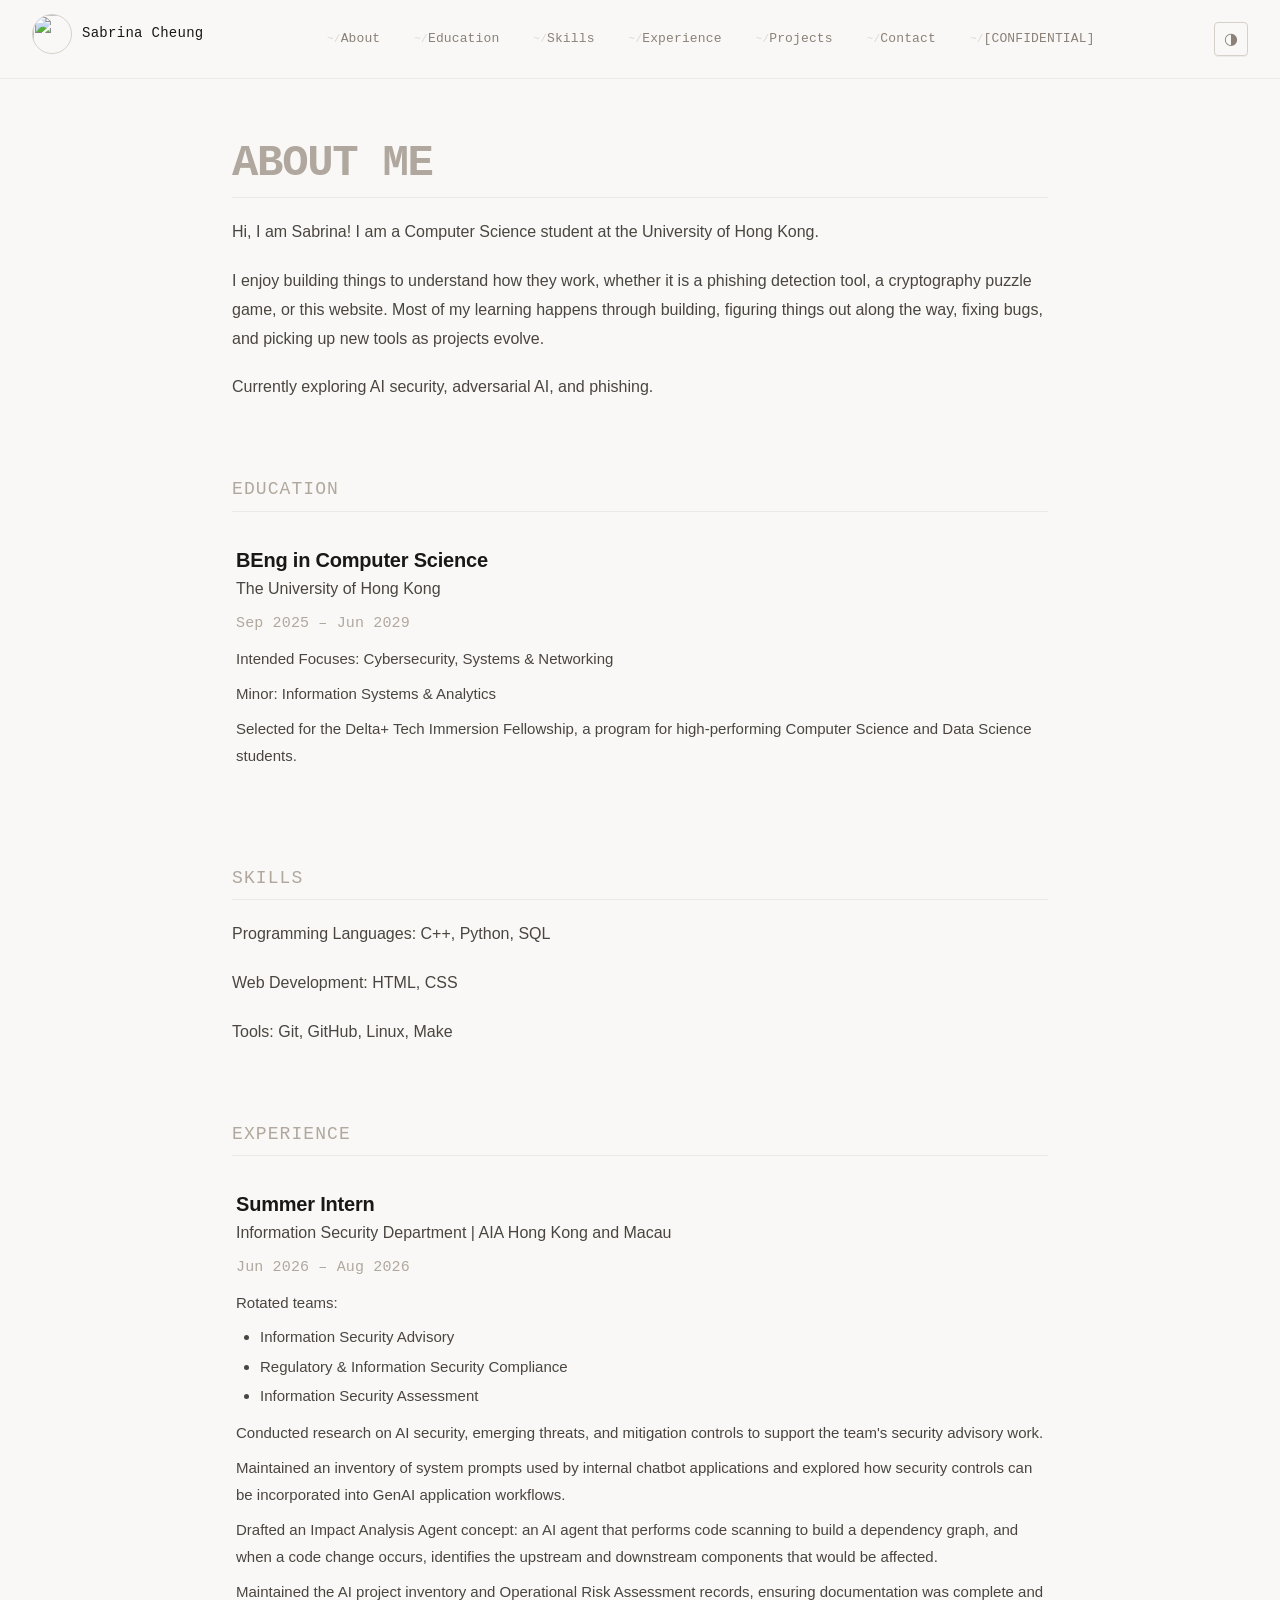
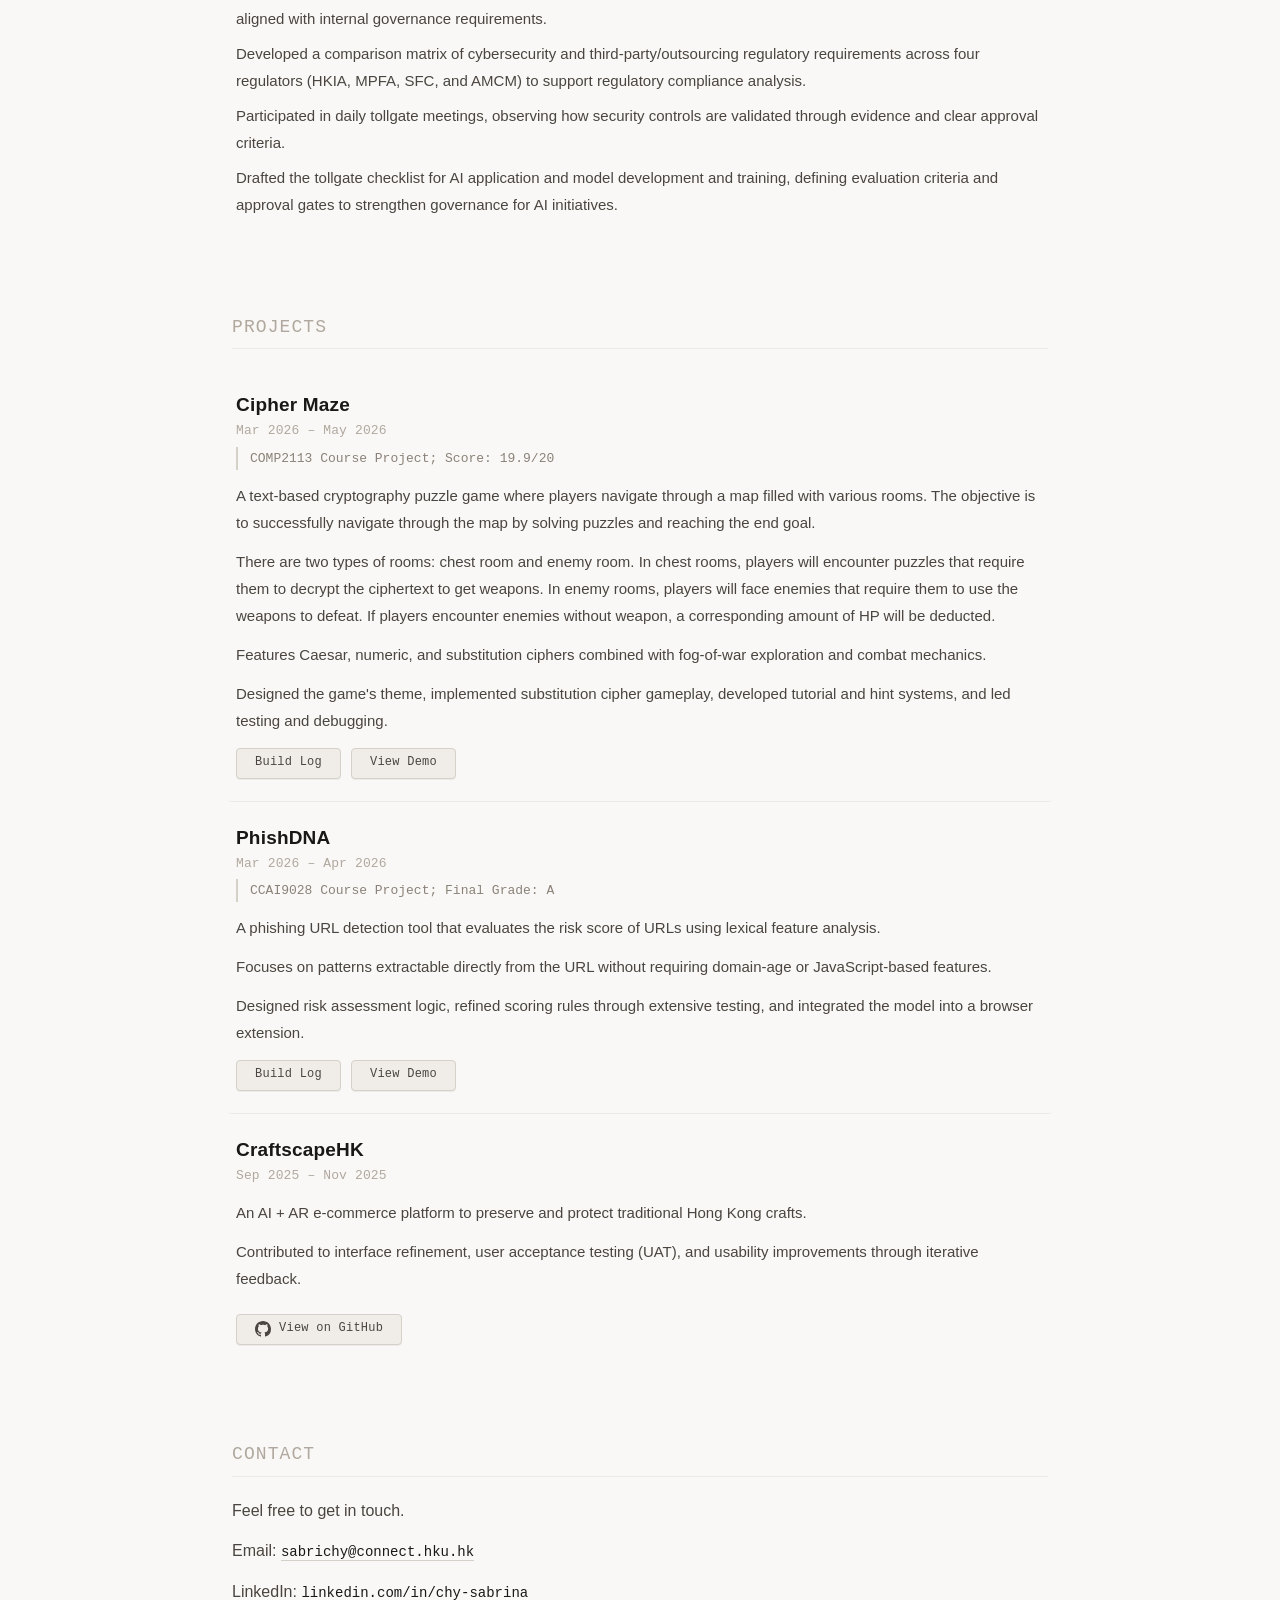
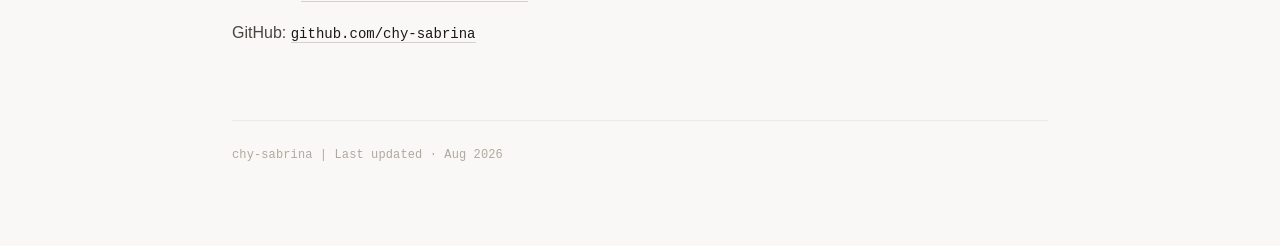
==== commit 0e80ba95: "content: update internship part" ====
--- a/index.html
+++ b/index.html
@@ -15,8 +15,8 @@
     })();
   </script>
 
-  <link rel="stylesheet" href="/styles.css?v=20260803-preview">
-  <script src="/script.js?v=20260803-preview" defer></script>
+  <link rel="stylesheet" href="/styles.css?v=20260816-modalfix">
+  <script src="/script.js?v=20260816-modalfix" defer></script>
 </head>
 
 <body>
@@ -140,7 +140,7 @@
         </p>
 
         <p>
-          Drafted an Impact Analysis Agent concept to explore the possibility of using AI to support (tbc).
+          Drafted an Impact Analysis Agent concept: an AI agent that performs code scanning to build a dependency graph, and when a code change occurs, identifies the upstream and downstream components that would be affected.
         </p>
 
         <p>
@@ -153,6 +153,10 @@
 
         <p>
           Participated in daily tollgate meetings, observing how security controls are validated through evidence and clear approval criteria.
+        </p>
+
+        <p>
+          Drafted the tollgate checklist for AI application and model development and training, defining evaluation criteria and approval gates to strengthen governance for AI initiatives.
         </p>
 
       </div>
@@ -317,6 +321,10 @@
       </button>
       <div class="demo-video-shell">
         <iframe id="demo-video-iframe" title="Project demo video" src="" allow="accelerometer; autoplay; clipboard-write; encrypted-media; gyroscope; picture-in-picture; web-share" allowfullscreen loading="lazy"></iframe>
+        <video id="demo-video-player" controls playsinline preload="metadata" class="hidden">
+          <source id="demo-video-source" src="" type="video/mp4">
+          Your browser does not support the video tag.
+        </video>
       </div>
     </div>
   </div>
--- a/styles.css
+++ b/styles.css
@@ -744,7 +744,8 @@
   background: #000;
 }
 
-.demo-video-shell iframe {
+.demo-video-shell iframe,
+.demo-video-shell video {
   display: block;
   width: 100%;
   height: 100%;
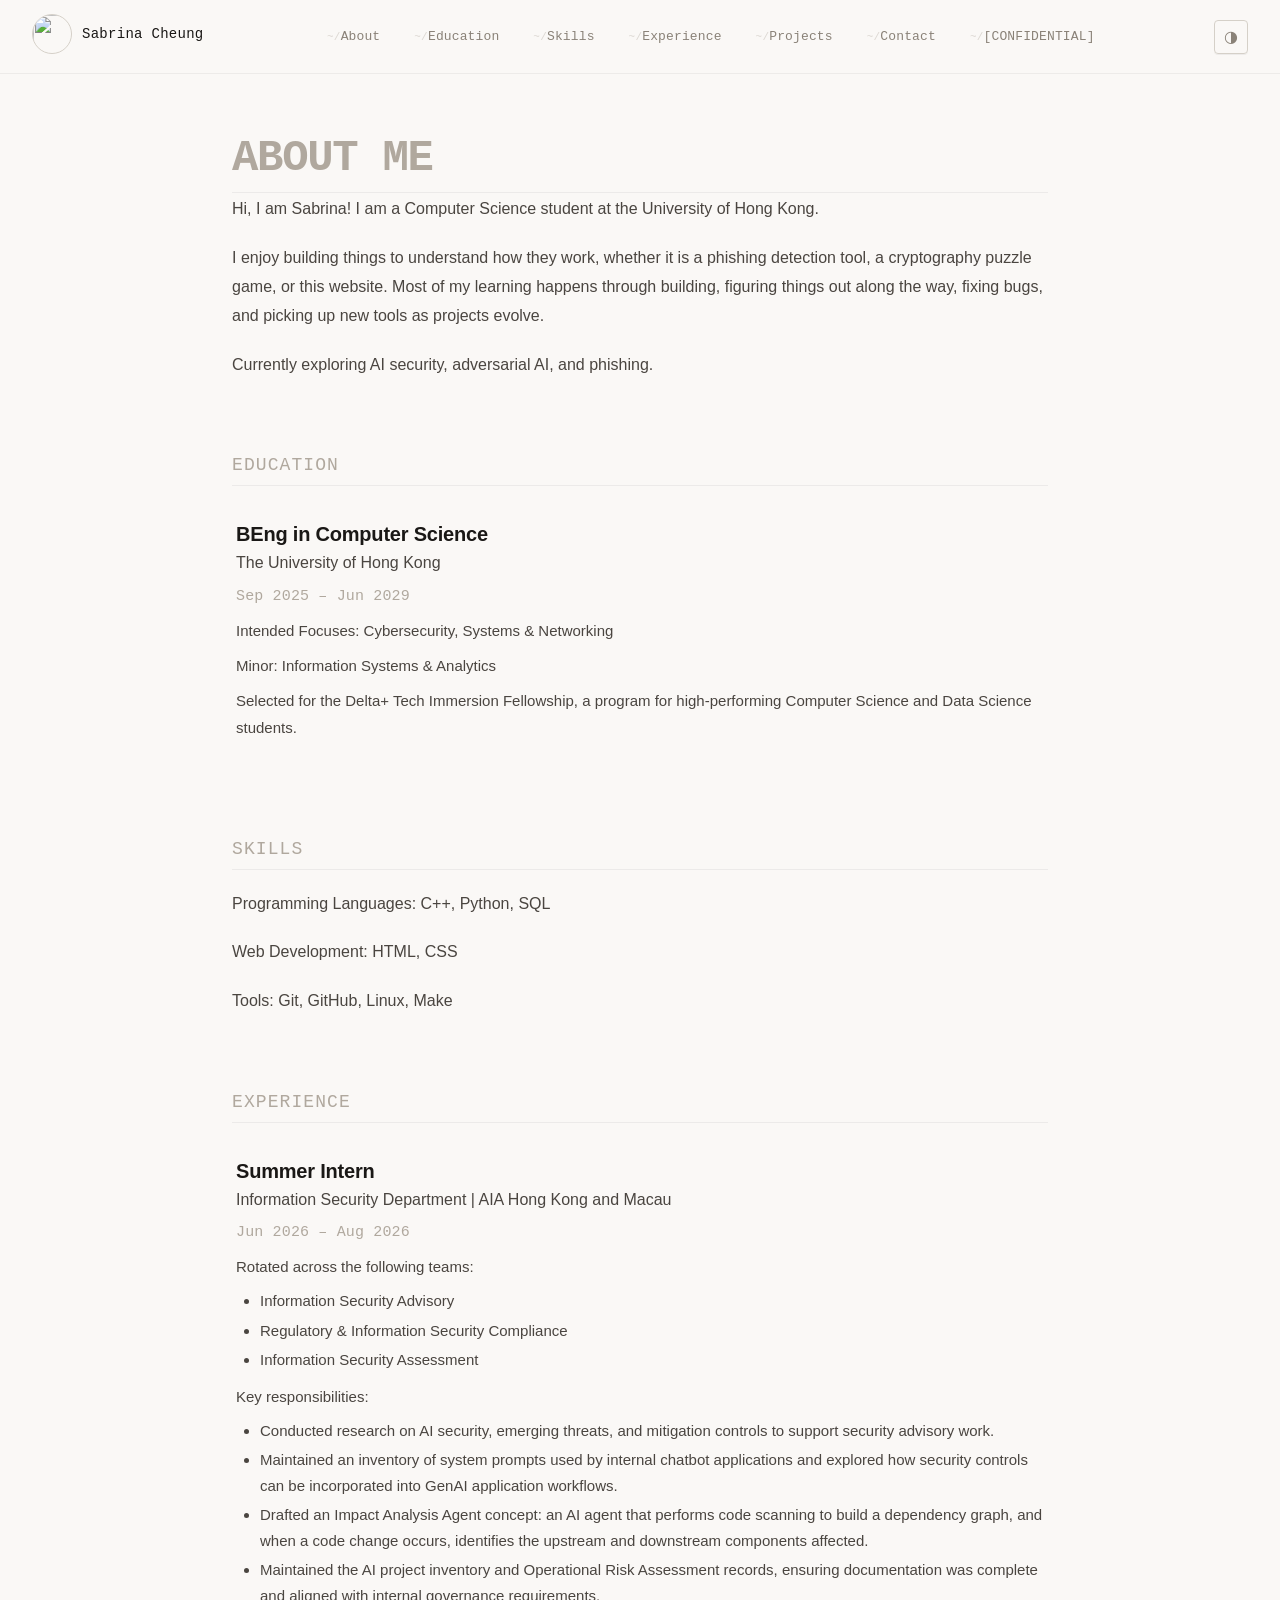
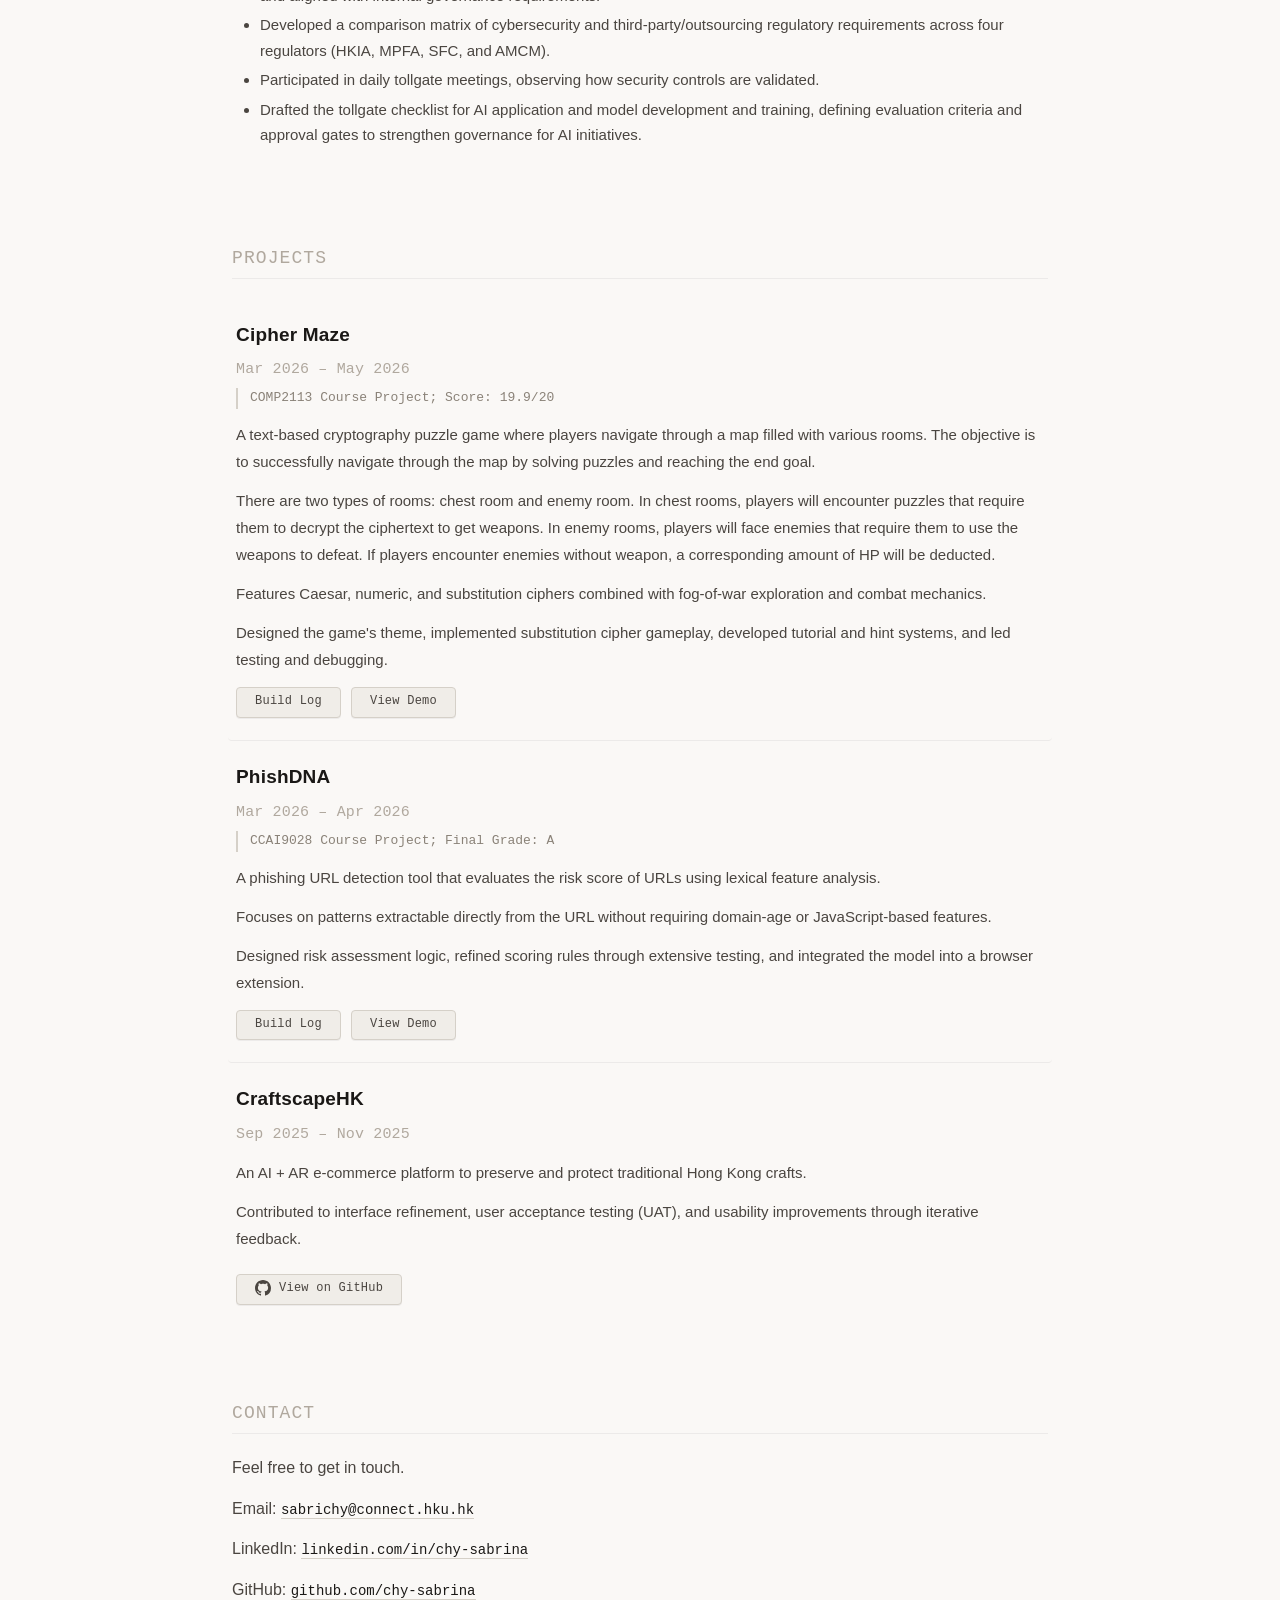
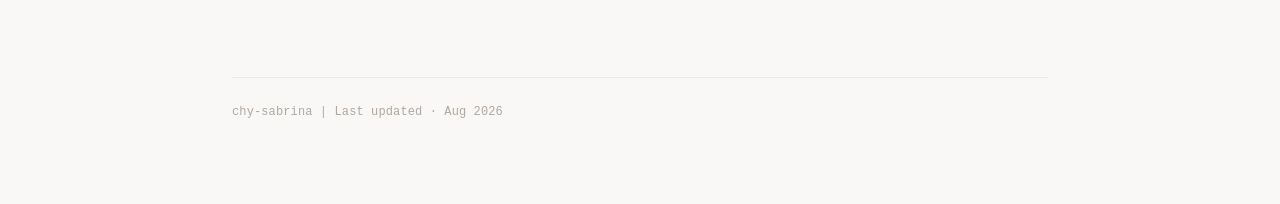
==== commit cb8b8aad: "content: internship update" ====
--- a/index.html
+++ b/index.html
@@ -122,7 +122,7 @@
         </p>
 
         <p>
-          Rotated teams:
+          Rotated across the following teams:
         </p>
 
         <ul>
@@ -131,33 +131,16 @@
           <li>Information Security Assessment</li>
         </ul>
 
-        <p>
-          Conducted research on AI security, emerging threats, and mitigation controls to support the team's security advisory work.
-        </p>
-
-        <p>
-          Maintained an inventory of system prompts used by internal chatbot applications and explored how security controls can be incorporated into GenAI application workflows.
-        </p>
-
-        <p>
-          Drafted an Impact Analysis Agent concept: an AI agent that performs code scanning to build a dependency graph, and when a code change occurs, identifies the upstream and downstream components that would be affected.
-        </p>
-
-        <p>
-          Maintained the AI project inventory and Operational Risk Assessment records, ensuring documentation was complete and aligned with internal governance requirements.
-        </p>
-
-        <p>
-          Developed a comparison matrix of cybersecurity and third-party/outsourcing regulatory requirements across four regulators (HKIA, MPFA, SFC, and AMCM) to support regulatory compliance analysis.
-        </p>
-
-        <p>
-          Participated in daily tollgate meetings, observing how security controls are validated through evidence and clear approval criteria.
-        </p>
-
-        <p>
-          Drafted the tollgate checklist for AI application and model development and training, defining evaluation criteria and approval gates to strengthen governance for AI initiatives.
-        </p>
+        <p>Key responsibilities:</p>
+        <ul>
+          <li>Conducted research on AI security, emerging threats, and mitigation controls to support security advisory work.</li>
+          <li>Maintained an inventory of system prompts used by internal chatbot applications and explored how security controls can be incorporated into GenAI application workflows.</li>
+          <li>Drafted an Impact Analysis Agent concept: an AI agent that performs code scanning to build a dependency graph, and when a code change occurs, identifies the upstream and downstream components affected.</li>
+          <li>Maintained the AI project inventory and Operational Risk Assessment records, ensuring documentation was complete and aligned with internal governance requirements.</li>
+          <li>Developed a comparison matrix of cybersecurity and third-party/outsourcing regulatory requirements across four regulators (HKIA, MPFA, SFC, and AMCM).</li>
+          <li>Participated in daily tollgate meetings, observing how security controls are validated.</li>
+          <li>Drafted the tollgate checklist for AI application and model development and training, defining evaluation criteria and approval gates to strengthen governance for AI initiatives.</li>
+        </ul>
 
       </div>
 
--- a/styles.css
+++ b/styles.css
@@ -17,18 +17,40 @@
   --selection: rgba(26, 24, 22, 0.06);
   --accent: #1a7a3a;
   --accent-dim: rgba(26, 122, 58, 0.06);
-  --accent-bright: #2b9e4a;
-  --accent-glow: rgba(26, 122, 58, 0.10);
   --mono: ui-monospace, SFMono-Regular, Menlo, Monaco, Consolas, "Liberation Mono", monospace;
   --sans: -apple-system, BlinkMacSystemFont, "Segoe UI", Roboto, Helvetica, Arial, sans-serif;
   --keycap-shadow: 0 1px 0 rgba(0, 0, 0, 0.05);
   --keycap-shadow-hover: 0 3px 0 rgba(0, 0, 0, 0.04), 0 2px 8px rgba(0, 0, 0, 0.04);
-  --keycap-press: 0 0px 0 rgba(0, 0, 0, 0.08);
+  --keycap-press: 0 0 0 rgba(0, 0, 0, 0.08);
   --section-gap: 72px;
   --radius: 8px;
   --radius-sm: 4px;
   --radius-lg: 12px;
-  --transition: 0.20s cubic-bezier(0.25, 0.46, 0.45, 0.94);
+  --transition: 0.2s cubic-bezier(0.25, 0.46, 0.45, 0.94);
+}
+
+:root[data-theme="dark"] {
+  color-scheme: dark;
+  --bg: #191715;
+  --surface: #24211e;
+  --surface-raised: #2a2724;
+  --text: #ede8e2;
+  --text-secondary: #c8c0b6;
+  --muted: #9a9288;
+  --subtle: #6a6258;
+  --border: rgba(237, 232, 226, 0.06);
+  --border-strong: #4a4540;
+  --border-hover: #6a6258;
+  --nav-bg: rgba(25, 23, 21, 0.94);
+  --hover: #2f2b28;
+  --code-bg: #1e1c1a;
+  --code-border: #33302c;
+  --selection: rgba(237, 232, 226, 0.08);
+  --accent: #8bff9a;
+  --accent-dim: rgba(139, 255, 154, 0.06);
+  --keycap-shadow: 0 1px 0 rgba(0, 0, 0, 0.3);
+  --keycap-shadow-hover: 0 3px 0 rgba(0, 0, 0, 0.2), 0 2px 12px rgba(0, 0, 0, 0.2);
+  --keycap-press: 0 0 0 rgba(0, 0, 0, 0.4);
 }
 
 @media (prefers-color-scheme: dark) {
@@ -51,38 +73,10 @@
     --selection: rgba(237, 232, 226, 0.08);
     --accent: #8bff9a;
     --accent-dim: rgba(139, 255, 154, 0.06);
-    --accent-bright: #a8ffb4;
-    --accent-glow: rgba(139, 255, 154, 0.10);
     --keycap-shadow: 0 1px 0 rgba(0, 0, 0, 0.3);
     --keycap-shadow-hover: 0 3px 0 rgba(0, 0, 0, 0.2), 0 2px 12px rgba(0, 0, 0, 0.2);
-    --keycap-press: 0 0px 0 rgba(0, 0, 0, 0.4);
-  }
-}
-
-:root[data-theme="dark"] {
-  color-scheme: dark;
-  --bg: #191715;
-  --surface: #24211e;
-  --surface-raised: #2a2724;
-  --text: #ede8e2;
-  --text-secondary: #c8c0b6;
-  --muted: #9a9288;
-  --subtle: #6a6258;
-  --border: rgba(237, 232, 226, 0.06);
-  --border-strong: #4a4540;
-  --border-hover: #6a6258;
-  --nav-bg: rgba(25, 23, 21, 0.94);
-  --hover: #2f2b28;
-  --code-bg: #1e1c1a;
-  --code-border: #33302c;
-  --selection: rgba(237, 232, 226, 0.08);
-  --accent: #8bff9a;
-  --accent-dim: rgba(139, 255, 154, 0.06);
-  --accent-bright: #a8ffb4;
-  --accent-glow: rgba(139, 255, 154, 0.10);
-  --keycap-shadow: 0 1px 0 rgba(0, 0, 0, 0.3);
-  --keycap-shadow-hover: 0 3px 0 rgba(0, 0, 0, 0.2), 0 2px 12px rgba(0, 0, 0, 0.2);
-  --keycap-press: 0 0px 0 rgba(0, 0, 0, 0.4);
+    --keycap-press: 0 0 0 rgba(0, 0, 0, 0.4);
+  }
 }
 
 * {
@@ -93,9 +87,7 @@
   margin: 0;
   background: var(--bg);
   color: var(--text);
-  font-family: var(--sans);
-  font-size: 16px;
-  line-height: 1.7;
+  font: 16px/1.7 var(--sans);
   -webkit-font-smoothing: antialiased;
   -moz-osx-font-smoothing: grayscale;
   transition: background-color 0.3s ease, color 0.3s ease;
@@ -103,59 +95,71 @@
 
 ::selection {
   background: var(--selection);
-}
-
-/* ── Scrollbar ── */
+  color: var(--text);
+}
+
 ::-webkit-scrollbar {
   width: 5px;
   height: 5px;
 }
+
 ::-webkit-scrollbar-track {
   background: transparent;
 }
+
 ::-webkit-scrollbar-thumb {
   background: var(--border-strong);
   border-radius: 999px;
 }
+
 ::-webkit-scrollbar-thumb:hover {
   background: var(--muted);
 }
 
-/* ── Typography ── */
+/* Typography */
+
+h1,
+h2,
+h3,
+h4,
+p {
+  margin-top: 0;
+}
+
 h1 {
+  margin-bottom: 8px;
   font-size: 30px;
   font-weight: 600;
+  line-height: 1.25;
   letter-spacing: -0.025em;
-  margin: 0 0 8px 0;
-  line-height: 1.25;
 }
 
 h2 {
+  margin-bottom: 2px;
   font-size: 20px;
   font-weight: 600;
-  margin: 0 0 2px 0;
+  line-height: 1.25;
   letter-spacing: -0.01em;
-  line-height: 1.25;
 }
 
 h3 {
+  margin-bottom: 4px;
+  color: var(--text-secondary);
   font-size: 16px;
   font-weight: 500;
-  color: var(--text-secondary);
-  margin: 0 0 4px 0;
 }
 
 h4 {
+  margin-bottom: 2px;
   font-size: 15px;
   font-weight: 500;
-  margin: 0 0 2px 0;
 }
 
 p {
+  margin-bottom: 20px;
+  color: var(--text-secondary);
   font-size: 16px;
-  margin: 20px 0;
   line-height: 1.8;
-  color: var(--text-secondary);
 }
 
 a {
@@ -164,68 +168,69 @@
   border-bottom: 1px solid var(--border-strong);
   transition: border-color var(--transition), color var(--transition);
 }
+
 a:hover {
+  color: var(--text);
   border-bottom-color: var(--text);
-  color: var(--text);
 }
 
 ul {
   margin: 8px 0 14px;
   padding-left: 24px;
 }
+
 li {
+  margin: 4px 0;
+  color: var(--text-secondary);
   font-size: 15px;
-  margin: 4px 0;
   line-height: 1.7;
+}
+
+strong {
+  color: var(--text);
+  font-weight: 600;
+}
+
+code {
+  padding: 0.1em 0.4em;
+  color: var(--text);
+  background: var(--code-bg);
+  border: 1px solid var(--code-border);
+  border-radius: var(--radius-sm);
+  font: 0.9em var(--mono);
+  white-space: nowrap;
+}
+
+pre code {
+  padding: 0;
   color: var(--text-secondary);
-}
-
-strong {
-  color: var(--text);
-  font-weight: 600;
-}
-
-code {
-  font-family: var(--mono);
-  font-size: 0.9em;
-  padding: 0.1em 0.4em;
-  background: var(--code-bg);
-  border-radius: var(--radius-sm);
-  border: 1px solid var(--code-border);
-  color: var(--text);
-  white-space: nowrap;
-}
-
-pre code {
+  background: transparent;
+  border: 0;
+  font-size: 14px;
   white-space: pre-wrap;
   overflow-wrap: anywhere;
-  padding: 0;
-  background: transparent;
-  border: none;
-  font-size: 14px;
-  color: var(--text-secondary);
-}
-
-/* ── Navbar ── */
+}
+
+/* Navbar */
+
 .navbar {
   position: sticky;
   top: 0;
   z-index: 100;
   display: flex;
+  align-items: center;
   justify-content: space-between;
-  align-items: center;
   padding: 14px 32px;
   background: var(--nav-bg);
+  border-bottom: 1px solid var(--border);
   backdrop-filter: blur(14px);
   -webkit-backdrop-filter: blur(14px);
-  border-bottom: 1px solid var(--border);
   transition: background-color 0.3s ease, border-color 0.3s ease;
 }
 
 .nav-name {
-  font-size: 14px;
-  font-weight: 450;
-  font-family: var(--mono);
+  color: var(--text);
+  font: 450 14px var(--mono);
   letter-spacing: 0.02em;
 }
 
@@ -234,10 +239,9 @@
   align-items: center;
   gap: 10px;
   color: var(--text);
-  text-decoration: none;
-  border-bottom: none;
-  transition: color var(--transition);
-}
+  border-bottom: 0;
+}
+
 .nav-brand:hover {
   color: var(--text-secondary);
 }
@@ -245,43 +249,41 @@
 .nav-avatar {
   width: 40px;
   height: 40px;
+  flex-shrink: 0;
+  object-fit: cover;
+  border: 0.5px solid var(--border-strong);
   border-radius: 50%;
-  border: 0.5px solid var(--border-strong);
-  object-fit: cover;
-  flex-shrink: 0;
 }
 
 .navbar nav {
   display: flex;
+  flex-wrap: wrap;
   align-items: center;
   gap: 2px;
-  flex-wrap: wrap;
 }
 
 .navbar nav a {
   position: relative;
-  font-family: var(--mono);
-  font-size: 13px;
-  font-weight: 400;
+  padding: 4px 14px 4px 18px;
   color: var(--muted);
-  text-decoration: none;
-  padding: 4px 14px 4px 18px;
+  border: 0;
   border-radius: var(--radius-sm);
-  border-bottom: none;
+  font: 400 13px var(--mono);
+  letter-spacing: 0.01em;
   transition: color var(--transition), background-color var(--transition);
-  letter-spacing: 0.01em;
 }
 
 .navbar nav a::before {
   content: "~/";
   color: var(--subtle);
-  font-weight: 350;
   opacity: 0.4;
   font-size: 11px;
+  font-weight: 350;
   letter-spacing: 0.02em;
 }
 
-.navbar nav a:hover {
+.navbar nav a:hover,
+.navbar nav a.classified-link:hover {
   color: var(--text);
   background: var(--hover);
 }
@@ -291,296 +293,132 @@
   font-weight: 500;
   background: transparent;
 }
+
 .navbar nav a[aria-current="page"]::before {
   color: var(--accent);
   opacity: 0.6;
 }
 
-.navbar nav a.classified-link {
-  color: var(--muted);
-}
-.navbar nav a.classified-link:hover {
-  color: var(--text);
-  background: var(--hover);
-}
-
-/* ── Theme Toggle ── */
-.theme-toggle {
-  width: 34px;
-  height: 34px;
+.theme-toggle,
+.audio-toggle {
   display: inline-flex;
   align-items: center;
   justify-content: center;
   padding: 0;
-  color: var(--muted);
-  background: transparent;
+  color: var(--text-secondary);
+  background: var(--surface);
   border: 1px solid var(--border-strong);
   border-radius: var(--radius-sm);
   font: inherit;
+  cursor: pointer;
+  box-shadow: var(--keycap-shadow);
+  transition: background var(--transition), color var(--transition),
+    border-color var(--transition), transform 0.08s ease;
+}
+
+.theme-toggle {
+  width: 34px;
+  height: 34px;
+  flex-shrink: 0;
+  color: var(--muted);
+  background: transparent;
   font-size: 16px;
-  cursor: pointer;
-  transition: background-color var(--transition), color var(--transition), border-color var(--transition), transform 0.08s ease;
-  flex-shrink: 0;
-  box-shadow: var(--keycap-shadow);
-}
-.theme-toggle:hover {
+}
+
+.theme-toggle:hover,
+.audio-toggle:hover {
   color: var(--text);
   background: var(--hover);
   transform: translateY(-1px);
   box-shadow: var(--keycap-shadow-hover);
 }
-.theme-toggle:active {
+
+.theme-toggle:active,
+.audio-toggle:active {
   transform: translateY(1px);
   box-shadow: var(--keycap-press);
 }
 
-/* ── Container ── */
+/* Layout */
+
 .container {
   max-width: 880px;
   margin: 0 auto;
   padding: 56px 32px 80px;
 }
 
-/* ── Sections ── */
 .section {
   margin-bottom: var(--section-gap);
   padding-top: 4px;
 }
+
 .section:last-child {
   margin-bottom: 0;
 }
 
 .section > h1:first-child {
-  font-size: 18px;
-  font-weight: 450;
-  font-family: var(--mono);
+  margin-bottom: 20px;
+  padding-bottom: 10px;
   color: var(--subtle);
+  border-bottom: 1px solid var(--border);
+  font: 450 18px var(--mono);
   letter-spacing: 0.06em;
   text-transform: uppercase;
-  margin: 0 0 20px 0;
-  padding-bottom: 10px;
+}
+
+.item {
+  padding: 16px 4px 14px;
   border-bottom: 1px solid var(--border);
 }
 
-/* ── Hero / About ── */
+.item:last-child {
+  border-bottom: 0;
+}
+
+.item .meta,
+.meta {
+  display: block;
+  margin: 0 0 6px;
+  color: var(--subtle);
+  font: 13px/1.6 var(--mono);
+  letter-spacing: 0.01em;
+}
+
+/* Main sections */
+
 #about h1 {
+  margin-bottom: 2px;
   font-size: 44px;
   font-weight: 650;
+  line-height: 1.1;
   letter-spacing: -0.03em;
-  margin: 0 0 2px 0;
-  line-height: 1.1;
-}
-
-#about .subhead {
-  font-size: 18px;
-  font-weight: 450;
-  color: var(--muted);
-  font-family: var(--mono);
-  letter-spacing: 0.02em;
-  margin: 0 0 4px 0;
-}
-
-#about .status-line {
-  display: flex;
-  flex-wrap: wrap;
-  gap: 4px 24px;
-  margin: 16px 0 8px 0;
-  padding: 14px 0 10px 0;
-  border-top: 1px solid var(--border);
-  border-bottom: 1px solid var(--border);
-  font-family: var(--mono);
-  font-size: 13px;
-  color: var(--muted);
-}
-
-#about .status-line .label {
-  color: var(--subtle);
-  opacity: 0.5;
-}
-#about .status-line .value {
+}
+
+#about p {
   color: var(--text-secondary);
-}
-
-#about .status-line .value .highlight {
-  color: var(--accent);
-}
-
-#about p {
   font-size: 16px;
-  color: var(--text-secondary);
-}
-
-#about .terminal-hero {
-  display: block;
-  font-family: var(--mono);
-  font-size: 14px;
-  color: var(--muted);
-  margin: 20px 0 12px 0;
-  padding: 18px 22px;
-  background: var(--surface);
-  border-radius: var(--radius);
-  border-left: 3px solid var(--border-strong);
-  line-height: 2;
-  overflow-x: auto;
-  white-space: pre-wrap;
-}
-#about .terminal-hero .prompt {
-  color: var(--accent);
-  font-weight: 450;
-}
-#about .terminal-hero .cmd {
-  color: var(--text);
-}
-#about .terminal-hero .output {
-  color: var(--muted);
-}
-
-/* ── Education ── */
-#education .item {
-  padding: 16px 4px 14px;
-  border-bottom: 1px solid var(--border);
-}
-#education .item:last-child {
-  border-bottom: none;
-}
-#education .meta {
-  font-size: 13px;
-  color: var(--subtle);
-  font-family: var(--mono);
-  margin: 0 0 6px 0;
-  letter-spacing: 0.01em;
-}
-#education .item p {
-  margin: 8px 0;
-  font-size: 15px;
-}
-
-/* ── Skills ── */
-.skills-toolbox {
-  display: flex;
-  flex-wrap: wrap;
-  gap: 8px 10px;
-  margin: 10px 0 6px;
-  padding: 0;
-  list-style: none;
-}
-
-.skill-keycap {
-  display: inline-flex;
-  align-items: center;
-  padding: 3px 14px 5px 14px;
-  font-family: var(--mono);
-  font-size: 11px;
-  font-weight: 500;
-  letter-spacing: 0.04em;
-  text-transform: uppercase;
-  color: var(--text-secondary);
-  background: var(--surface);
-  border: 1px solid var(--border-strong);
-  border-radius: var(--radius-sm);
-  box-shadow: var(--keycap-shadow);
-  transition: transform 0.10s ease, box-shadow 0.15s ease, background var(--transition), border-color var(--transition);
-  cursor: default;
-  user-select: none;
-}
-.skill-keycap:hover {
-  transform: translateY(-2px);
-  box-shadow: var(--keycap-shadow-hover);
-  background: var(--hover);
-  border-color: var(--border-hover);
-}
-.skill-keycap:active {
-  transform: translateY(1px);
-  box-shadow: var(--keycap-press);
-}
-
-.skill-keycap .dot {
-  display: inline-block;
-  width: 5px;
-  height: 5px;
-  margin-right: 8px;
-  border-radius: 50%;
-  background: var(--accent);
-  opacity: 0.5;
-  flex-shrink: 0;
-}
-.skill-keycap .dot.learning {
-  background: var(--subtle);
-  opacity: 0.3;
-}
-
-.skill-group-label {
-  display: block;
-  font-size: 12px;
-  font-weight: 500;
-  color: var(--subtle);
-  font-family: var(--mono);
-  margin: 18px 0 6px 0;
-  letter-spacing: 0.04em;
-  text-transform: uppercase;
-}
-.skill-group-label:first-of-type {
-  margin-top: 0;
-}
-
-/* ── Experience ── */
-#experience .item {
-  padding: 16px 4px 14px;
-  border-bottom: 1px solid var(--border);
-}
-#experience .item:last-child {
-  border-bottom: none;
-}
-#experience .meta {
-  font-size: 13px;
-  color: var(--subtle);
-  font-family: var(--mono);
-  margin: 0 0 6px 0;
-  letter-spacing: 0.01em;
-}
+}
+
+#education .item p,
 #experience .item p {
   margin: 8px 0;
   font-size: 15px;
 }
+
 #experience .item ul {
   margin: 4px 0 10px;
 }
 
-/* ── Projects ── */
 #projects .item {
-  padding: 24px 4px 22px;
-  border-bottom: 1px solid var(--border);
+  margin: 0 -4px;
+  padding: 24px 8px 22px;
   border-radius: var(--radius-sm);
-  margin: 0 -4px;
-  padding-left: 8px;
-  padding-right: 8px;
-}
-#projects .item:last-child {
-  border-bottom: none;
 }
 
 #projects .item h2 {
+  margin-bottom: 2px;
   font-size: 19px;
-  font-weight: 600;
   letter-spacing: 0.01em;
-  margin: 0 0 2px 0;
-}
-
-#projects .item .meta {
-  font-size: 13px;
-  color: var(--subtle);
-  font-family: var(--mono);
-  margin: 0 0 4px 0;
-  letter-spacing: 0.01em;
-}
-
-#projects .item .remark {
-  margin: 0 0 10px 0;
-  padding-left: 12px;
-  border-left: 2px solid var(--border-strong);
-  font-size: 13px;
-  color: var(--muted);
-  font-family: var(--mono);
 }
 
 #projects .item p {
@@ -588,7 +426,20 @@
   font-size: 15px;
 }
 
-#projects .item .project-actions {
+#projects .item .meta {
+  margin-bottom: 6px;
+}
+
+.remark {
+  display: block;
+  margin: 0 0 6px !important;
+  padding-left: 12px;
+  color: var(--muted) !important;
+  border-left: 2px solid var(--border-strong);
+  font: 13px/1.6 var(--mono) !important;
+}
+
+.project-actions {
   display: flex;
   flex-wrap: wrap;
   align-items: center;
@@ -596,127 +447,423 @@
   margin-top: 14px;
 }
 
-#projects .item .project-actions .index-btn,
-#projects .item .project-actions .demo-button {
+.project-actions .index-btn,
+.project-actions .demo-button {
   margin-top: 0;
 }
 
-#projects .item .tech-stack {
-  display: flex;
-  flex-wrap: wrap;
-  gap: 6px 8px;
-  margin: 10px 0 14px;
-  padding: 0;
-  list-style: none;
-}
-#projects .item .tech-stack li {
-  display: inline-block;
-  font-family: var(--mono);
-  font-size: 11px;
-  font-weight: 450;
-  color: var(--muted);
-  background: var(--surface);
-  padding: 2px 12px;
-  border-radius: var(--radius-sm);
-  border: 1px solid var(--border);
-  letter-spacing: 0.03em;
-  text-transform: uppercase;
-}
-
-#projects .item .project-status {
-  display: inline-block;
-  font-family: var(--mono);
-  font-size: 11px;
-  font-weight: 450;
-  color: var(--muted);
-  background: var(--surface);
-  padding: 2px 14px;
-  border-radius: 999px;
-  letter-spacing: 0.04em;
-  text-transform: uppercase;
-  border: 1px solid var(--border);
-}
-#projects .item .project-status.done {
-  color: var(--accent);
-  border-color: var(--accent-dim);
-  background: var(--accent-dim);
-}
-
-/* ── Buttons (Keycap style) ── */
+#contact p {
+  margin: 12px 0;
+}
+
+.link {
+  color: var(--text);
+  border-bottom-color: var(--border-strong);
+  font: 14px var(--mono);
+}
+
+.link:hover {
+  color: var(--text);
+  border-bottom-color: var(--text);
+}
+
+/* Buttons */
+
 .index-btn,
 .bts-terminal-btn {
   display: inline-flex;
   align-items: center;
   gap: 8px;
   margin-top: 10px;
-  padding: 5px 18px 7px 18px;
+  padding: 5px 18px 7px;
   color: var(--text-secondary);
-  text-decoration: none;
   background: var(--surface);
   border: 1px solid var(--border-strong);
   border-radius: var(--radius-sm);
-  font-family: var(--mono);
-  font-size: 12px;
-  font-weight: 450;
+  font: 450 12px/1.4 var(--mono);
   letter-spacing: 0.02em;
   box-shadow: var(--keycap-shadow);
-  transition: transform 0.10s ease, box-shadow 0.15s ease, background var(--transition), border-color var(--transition);
   cursor: pointer;
   appearance: none;
   -webkit-appearance: none;
-  line-height: 1.4;
-}
+  transition: transform 0.1s ease, box-shadow 0.15s ease,
+    background var(--transition), border-color var(--transition);
+}
+
 .index-btn:hover,
 .bts-terminal-btn:hover {
+  color: var(--text);
+  background: var(--hover);
+  border-color: var(--border-hover);
   transform: translateY(-2px);
   box-shadow: var(--keycap-shadow-hover);
-  background: var(--hover);
-  border-color: var(--border-hover);
-  color: var(--text);
-}
+}
+
 .index-btn:active,
 .bts-terminal-btn:active {
   transform: translateY(1px);
   box-shadow: var(--keycap-press);
 }
-.index-btn:focus-visible,
-.bts-terminal-btn:focus-visible {
-  outline: 2px solid var(--border-strong);
-  outline-offset: 2px;
-}
 
 .github-icon {
   width: 16px;
   height: 16px;
+  flex-shrink: 0;
   fill: currentColor;
-  flex-shrink: 0;
-}
-
+}
+
+/* Footer */
+
+.footer {
+  display: flex;
+  flex-wrap: wrap;
+  align-items: flex-start;
+  justify-content: space-between;
+  gap: 16px 32px;
+  margin-top: 60px;
+  padding-top: 24px;
+  color: var(--subtle);
+  border-top: 1px solid var(--border);
+  font: 12px/1.8 var(--mono);
+  letter-spacing: 0.01em;
+}
+
+/* Notes */
+
+.note-page h1,
+.note-page h2,
+.note-page h3 {
+  margin-top: 24px;
+}
+
+.note-page h1:first-of-type,
+.note-page h2:first-of-type,
+.note-page h3:first-of-type {
+  margin-top: 0;
+}
+
+.note-page h2 {
+  font-size: 22px;
+  letter-spacing: 0.01em;
+}
+
+.note-page h3 {
+  color: var(--text);
+  font-size: 17px;
+  font-weight: 600;
+}
+
+.note-page ul {
+  margin: 8px 0 20px;
+}
+
+.note-page blockquote {
+  margin: 14px 0;
+  padding: 12px 20px;
+  color: var(--muted);
+  background: var(--surface);
+  border-left: 3px solid var(--border-strong);
+  border-radius: 0 var(--radius-sm) var(--radius-sm) 0;
+}
+
+.note-page blockquote p {
+  margin: 4px 0;
+  font-size: 15px;
+}
+
+.note-page pre {
+  margin: 16px 0;
+  padding: 16px 20px;
+  overflow-x: hidden;
+  background: var(--code-bg);
+  border: 1px solid var(--code-border);
+  border-radius: var(--radius);
+  font-size: 14px;
+  white-space: pre-wrap;
+  overflow-wrap: anywhere;
+}
+
+.note-page img {
+  display: block;
+  max-width: 100%;
+  margin: 20px 0;
+  border: 1px solid var(--border);
+  border-radius: var(--radius);
+}
+
+.note-indent {
+  margin-left: 20px;
+}
+
+.note-figure {
+  margin: 24px 0;
+}
+
+.note-figure figcaption {
+  margin-top: 8px;
+  color: var(--muted);
+  font: 13px var(--mono);
+  text-align: center;
+}
+
+.note-preview-banner {
+  display: flex;
+  flex-direction: column;
+  gap: 2px;
+  margin-bottom: 18px;
+  padding: 12px 14px;
+  color: var(--text-secondary);
+  background: var(--surface);
+  border: 1px solid var(--border-strong);
+  border-radius: var(--radius);
+  font-size: 13px;
+  line-height: 1.55;
+}
+
+.note-preview-banner strong {
+  color: var(--text);
+  font-size: 12px;
+  letter-spacing: 0.02em;
+  text-transform: uppercase;
+}
+
+.note-page .term-modal-overlay {
+  display: none;
+}
+
+.notes-list {
+  display: flex;
+  flex-direction: column;
+  margin: 24px 0 8px;
+}
+
+.note-card {
+  display: block;
+  padding: 14px 4px;
+  color: var(--text);
+  background: transparent;
+  border: 0;
+  border-bottom: 1px solid var(--border);
+  border-radius: 0;
+  box-shadow: none;
+}
+
+.note-card:hover {
+  color: var(--text-secondary);
+  background: transparent;
+  border-color: var(--border);
+  box-shadow: none;
+  transform: none;
+}
+
+.note-card h2 {
+  margin-bottom: 2px;
+  color: var(--text);
+  font: 500 17px var(--mono);
+  transition: color var(--transition);
+}
+
+.note-card:hover h2 {
+  color: var(--text-secondary);
+}
+
+.note-card .meta {
+  margin: 0;
+  font-size: 12px;
+  letter-spacing: 0.02em;
+}
+
+.note-card .meta.pinned::after {
+  content: " 📌";
+  opacity: 0.4;
+}
+
+.back-link {
+  display: inline-flex;
+  align-items: center;
+  gap: 6px;
+  margin-bottom: 24px;
+  color: var(--muted);
+  border-bottom: 0;
+  font: 13px var(--mono);
+  transition: color var(--transition), gap var(--transition);
+}
+
+.back-link:hover {
+  gap: 10px;
+  color: var(--text);
+}
+
+.back-link::before {
+  content: "←";
+  opacity: 0.5;
+}
+
+body.notes-locked .container {
+  display: none;
+}
+
+/* Terminal components */
+
+.term-modal-overlay,
 .demo-modal-overlay {
   position: fixed;
   inset: 0;
-  z-index: 1100;
   display: flex;
   align-items: center;
   justify-content: center;
+  opacity: 0;
+  pointer-events: none;
+}
+
+.term-modal-overlay {
+  z-index: 1000;
+  padding: 24px;
+  background: rgba(0, 0, 0, 0.5);
+  backdrop-filter: blur(6px);
+  -webkit-backdrop-filter: blur(6px);
+  transition: opacity 0.25s ease;
+}
+
+.term-modal-overlay:not(.hidden),
+.demo-modal-overlay:not(.hidden) {
+  opacity: 1;
+  pointer-events: auto;
+}
+
+.term-modal-overlay.hidden,
+.demo-modal-overlay.hidden {
+  display: flex !important;
+  opacity: 0;
+  pointer-events: none;
+}
+
+.term-box {
+  width: min(92vw, 620px);
+  overflow: hidden;
+  color: #8bff9a;
+  background: #0d1117;
+  border: 1px solid rgba(255, 255, 255, 0.06);
+  border-radius: var(--radius-lg);
+  box-shadow: 0 24px 80px rgba(0, 0, 0, 0.6);
+  font-family: var(--mono);
+  opacity: 0;
+  transform: scale(0.97) translateY(8px);
+  transition: transform 0.25s ease, opacity 0.25s ease;
+}
+
+.term-modal-overlay:not(.hidden) .term-box {
+  opacity: 1;
+  transform: scale(1) translateY(0);
+}
+
+.term-header {
+  display: flex;
+  align-items: center;
+  gap: 12px;
+  padding: 12px 16px;
+  background: linear-gradient(180deg, #1b2421, #131917);
+  border-bottom: 1px solid rgba(255, 255, 255, 0.04);
+}
+
+.term-dots {
+  display: flex;
+  gap: 8px;
+}
+
+.term-dot {
+  width: 12px;
+  height: 12px;
+  border-radius: 50%;
+  box-shadow: inset 0 1px 1px rgba(255, 255, 255, 0.1);
+}
+
+.term-dot-red {
+  background: #ff5f57;
+}
+
+.term-dot-yellow {
+  background: #febc2e;
+}
+
+.term-dot-green {
+  background: #28c840;
+}
+
+.term-title {
+  margin: 0;
+  color: #b9ffbf;
+  font: 450 12px var(--mono);
+  letter-spacing: 0.06em;
+  text-transform: uppercase;
+  opacity: 0.6;
+}
+
+.term-body {
+  padding: 24px 22px 26px;
+}
+
+.term-line {
+  margin: 0 0 16px;
+  color: #8bff9a;
+  font: 14px/1.7 var(--mono);
+  opacity: 0.9;
+}
+
+.term-prompt {
+  display: grid;
+  gap: 8px;
+  color: #b9ffbf;
+  font: 13px var(--mono);
+}
+
+.term-input {
+  width: 100%;
+  padding: 12px 14px;
+  color: #c9ffd0;
+  background: #07110a;
+  border: 1px solid rgba(255, 255, 255, 0.1);
+  border-radius: var(--radius);
+  font: 14px var(--mono);
+  outline: 0;
+  caret-color: #8bff9a;
+  transition: border-color var(--transition);
+}
+
+.term-input:focus {
+  border-color: #8bff9a;
+}
+
+.term-hint {
+  margin: 14px 0 0;
+  color: #7fcf88;
+  font: 12px var(--mono);
+  opacity: 0.5;
+}
+
+.term-status {
+  min-height: 1.2em;
+  margin: 14px 0 0;
+  font: 13px var(--mono);
+}
+
+.term-status.is-success {
+  color: #89ff9e;
+}
+
+.term-status.is-error {
+  color: #ff7c7c;
+}
+
+/* Demo modal */
+
+.demo-modal-overlay {
+  z-index: 1100;
   padding: 24px;
   background: rgba(9, 12, 16, 0.62);
   backdrop-filter: blur(8px);
   -webkit-backdrop-filter: blur(8px);
-  opacity: 0;
-  pointer-events: none;
   transition: opacity 0.2s ease;
-}
-
-.demo-modal-overlay:not(.hidden) {
-  opacity: 1;
-  pointer-events: auto;
-}
-
-.demo-modal-overlay.hidden {
-  display: flex !important;
-  opacity: 0;
-  pointer-events: none;
 }
 
 .demo-modal-window {
@@ -724,11 +871,11 @@
   width: min(82vw, 960px);
   max-width: 960px;
   aspect-ratio: 16 / 9;
+  overflow: hidden;
   background: var(--surface);
   border: 1px solid var(--border);
   border-radius: var(--radius-lg);
   box-shadow: 0 24px 60px rgba(0, 0, 0, 0.28);
-  overflow: hidden;
   transform: scale(0.98) translateY(8px);
   transition: transform 0.2s ease;
 }
@@ -737,20 +884,22 @@
   transform: scale(1) translateY(0);
 }
 
-.demo-video-shell {
-  position: relative;
+.demo-video-shell,
+.demo-video-shell iframe,
+.demo-video-shell video {
   width: 100%;
   height: 100%;
   background: #000;
 }
 
+.demo-video-shell {
+  position: relative;
+}
+
 .demo-video-shell iframe,
 .demo-video-shell video {
   display: block;
-  width: 100%;
-  height: 100%;
   border: 0;
-  background: #000;
 }
 
 .demo-close-button {
@@ -764,10 +913,10 @@
   width: 32px;
   height: 32px;
   padding: 0;
+  color: var(--text);
+  background: rgba(15, 18, 23, 0.75);
   border: 1px solid var(--border);
   border-radius: 999px;
-  background: rgba(15, 18, 23, 0.75);
-  color: var(--text);
   font-size: 22px;
   line-height: 1;
   cursor: pointer;
@@ -784,403 +933,32 @@
   transform: translateY(1px);
 }
 
-/* ── Contact ── */
-#contact p {
-  margin: 12px 0;
-}
-#contact .link {
-  color: var(--text);
-  text-decoration: none;
-  border-bottom: 1px solid var(--border-strong);
-  transition: border-color var(--transition), color var(--transition);
-  font-family: var(--mono);
-  font-size: 14px;
-}
-#contact .link:hover {
-  border-bottom-color: var(--text);
-  color: var(--text);
-}
-
-/* ── Footer ── */
-.footer {
-  margin-top: 60px;
-  padding-top: 24px;
-  border-top: 1px solid var(--border);
-  display: flex;
-  flex-wrap: wrap;
-  justify-content: space-between;
-  align-items: flex-start;
-  gap: 16px 32px;
-  font-size: 12px;
-  color: var(--subtle);
-  font-family: var(--mono);
-  letter-spacing: 0.01em;
-  line-height: 1.8;
-}
-.footer .sys-info {
-  display: grid;
-  grid-template-columns: auto 1fr;
-  gap: 0 20px;
-}
-.footer .sys-info .label {
-  color: var(--subtle);
-  opacity: 0.4;
-}
-.footer .sys-info .value {
-  color: var(--muted);
-}
-.footer .updated {
-  text-align: right;
-  color: var(--subtle);
-  opacity: 0.4;
-  font-size: 11px;
-}
-
-/* ── Notes Page ── */
-.note-page h1,
-.note-page h2,
-.note-page h3 {
-  margin-top: 24px;
-}
-.note-page h1:first-of-type,
-.note-page h2:first-of-type,
-.note-page h3:first-of-type {
-  margin-top: 0;
-}
-.note-page h2 {
-  font-size: 22px;
-  letter-spacing: 0.01em;
-}
-.note-page h3 {
-  font-size: 17px;
-  font-weight: 600;
-  color: var(--text);
-}
-.note-page ul {
-  margin: 8px 0 20px;
-  padding-left: 24px;
-}
-.note-page li {
-  font-size: 15px;
-  margin: 4px 0;
-}
-.note-page blockquote {
-  margin: 14px 0;
-  padding: 12px 20px;
-  border-left: 3px solid var(--border-strong);
-  background: var(--surface);
-  border-radius: 0 var(--radius-sm) var(--radius-sm) 0;
-  color: var(--muted);
-}
-.note-page blockquote p {
-  font-size: 15px;
-  margin: 4px 0;
-}
-.note-page pre {
-  overflow-x: hidden;
-  padding: 16px 20px;
-  background: var(--code-bg);
-  border: 1px solid var(--code-border);
-  border-radius: var(--radius);
-  white-space: pre-wrap;
-  overflow-wrap: anywhere;
-  font-size: 14px;
-  margin: 16px 0;
-}
-.note-page img {
-  display: block;
-  max-width: 100%;
-  margin: 20px 0;
-  border-radius: var(--radius);
-  border: 1px solid var(--border);
-}
-.note-preview-banner {
-  display: flex;
-  flex-direction: column;
-  gap: 2px;
-  margin: 0 0 18px 0;
-  padding: 12px 14px;
-  background: var(--surface);
-  border: 1px solid var(--border-strong);
-  border-radius: var(--radius);
-  color: var(--text-secondary);
-  font-size: 13px;
-  line-height: 1.55;
-}
-.note-preview-banner strong {
-  font-size: 12px;
-  letter-spacing: 0.02em;
-  text-transform: uppercase;
-  color: var(--text);
-}
-.note-page .term-modal-overlay {
-  display: none;
-}
-.note-indent {
-  margin-left: 20px;
-}
-.note-figure {
-  margin: 24px 0;
-}
-.note-figure figcaption {
-  margin-top: 8px;
-  color: var(--muted);
-  font-size: 13px;
-  font-family: var(--mono);
-  text-align: center;
-}
-
-/* ── Notes Index ── */
-.notes-list {
-  display: flex;
-  flex-direction: column;
-  gap: 0;
-  margin: 24px 0 8px;
-}
-
-.note-card {
-  display: block;
-  padding: 14px 4px;
-  border-bottom: 1px solid var(--border);
-  text-decoration: none;
-  color: var(--text);
-  background: transparent;
-  border-radius: 0;
-  box-shadow: none;
-  transition: color var(--transition);
-}
-.note-card:last-child {
-  border-bottom: none;
-}
-.note-card:hover {
-  background: transparent;
-  border-color: var(--border);
-  transform: none;
-  box-shadow: none;
-  color: var(--text-secondary);
-}
-
-.note-card h2 {
-  font-size: 17px;
-  font-weight: 500;
-  font-family: var(--mono);
-  margin: 0 0 2px 0;
-  color: var(--text);
-  transition: color var(--transition);
-}
-.note-card:hover h2 {
-  color: var(--text-secondary);
-}
-.note-card .meta {
-  font-size: 12px;
-  color: var(--subtle);
-  font-family: var(--mono);
-  margin: 0;
-  letter-spacing: 0.02em;
-}
-.note-card .meta.pinned::after {
-  content: " 📌";
-  opacity: 0.4;
-}
-
-/* ── Back Link ── */
-.back-link {
-  display: inline-flex;
-  align-items: center;
-  gap: 6px;
-  margin-bottom: 24px;
-  color: var(--muted);
-  font-size: 13px;
-  font-family: var(--mono);
-  text-decoration: none;
-  border-bottom: none;
-  transition: color var(--transition), gap var(--transition);
-}
-.back-link:hover {
-  color: var(--text);
-  gap: 10px;
-}
-.back-link::before {
-  content: "←";
-  opacity: 0.5;
-}
-
-body.notes-locked .container {
-  display: none;
-}
-
-/* ── Terminal Modal ── */
-.term-modal-overlay {
-  position: fixed;
-  inset: 0;
-  z-index: 1000;
-  display: flex;
-  align-items: center;
-  justify-content: center;
-  padding: 24px;
-  background: rgba(0, 0, 0, 0.5);
-  backdrop-filter: blur(6px);
-  -webkit-backdrop-filter: blur(6px);
-  opacity: 0;
-  pointer-events: none;
-  transition: opacity 0.25s ease;
-}
-.term-modal-overlay:not(.hidden) {
-  opacity: 1;
-  pointer-events: auto;
-}
-.term-modal-overlay.hidden {
-  display: flex !important;
-  opacity: 0;
-  pointer-events: none;
-}
-
-.term-box {
-  width: min(92vw, 620px);
-  overflow: hidden;
-  background: #0d1117;
-  border: 1px solid rgba(255, 255, 255, 0.06);
-  border-radius: var(--radius-lg);
-  box-shadow: 0 24px 80px rgba(0, 0, 0, 0.6);
-  color: #8bff9a;
-  font-family: var(--mono);
-  transform: scale(0.97) translateY(8px);
-  transition: transform 0.25s ease, opacity 0.25s ease;
-  opacity: 0;
-}
-.term-modal-overlay:not(.hidden) .term-box {
-  transform: scale(1) translateY(0);
-  opacity: 1;
-}
-
-.term-header {
-  display: flex;
-  align-items: center;
-  gap: 12px;
-  padding: 12px 16px;
-  background: linear-gradient(180deg, #1b2421 0%, #131917 100%);
-  border-bottom: 1px solid rgba(255, 255, 255, 0.04);
-}
-.term-dots {
-  display: flex;
-  gap: 8px;
-}
-.term-dot {
-  width: 12px;
-  height: 12px;
-  border-radius: 50%;
-  box-shadow: inset 0 1px 1px rgba(255, 255, 255, 0.10);
-}
-.term-dot-red {
-  background: #ff5f57;
-}
-.term-dot-yellow {
-  background: #febc2e;
-}
-.term-dot-green {
-  background: #28c840;
-}
-.term-title {
-  margin: 0;
-  color: #b9ffbf;
-  font-size: 12px;
-  letter-spacing: 0.06em;
-  text-transform: uppercase;
-  font-weight: 450;
-  opacity: 0.6;
-}
-
-.term-body {
-  padding: 24px 22px 26px;
-}
-.term-line {
-  margin: 0 0 16px;
-  color: #8bff9a;
-  font-size: 14px;
-  line-height: 1.7;
-  opacity: 0.9;
-}
-.term-prompt {
-  display: grid;
-  gap: 8px;
-  color: #b9ffbf;
-  font-size: 13px;
-}
-.term-input {
-  width: 100%;
-  box-sizing: border-box;
-  padding: 12px 14px;
-  color: #c9ffd0;
-  background: #07110a;
-  border: 1px solid rgba(255, 255, 255, 0.10);
-  border-radius: var(--radius);
-  font: inherit;
-  font-size: 14px;
-  outline: none;
-  caret-color: #8bff9a;
-  transition: border-color var(--transition);
-}
-.term-input:focus {
-  border-color: #8bff9a;
-}
-.term-input:focus-visible {
-  outline: none;
-}
-.term-hint {
-  margin: 14px 0 0;
-  color: #7fcf88;
-  font-size: 12px;
-  opacity: 0.5;
-  font-family: var(--mono);
-}
-.term-status {
-  min-height: 1.2em;
-  margin: 14px 0 0;
-  font-size: 13px;
-}
-.term-status.is-success {
-  color: #89ff9e;
-}
-.term-status.is-error {
-  color: #ff7c7c;
-}
-
-/* ── Song Widget ── */
+/* Audio player */
+
 .song-widget {
   margin-top: 14px;
 }
+
 .audio-player {
   position: relative;
   display: grid;
   gap: 16px;
   width: min(100%, 540px);
   padding: 18px 20px;
+  background: var(--surface);
   border: 1px solid var(--border-strong);
   border-radius: var(--radius-lg);
-  background: var(--surface);
+  box-shadow: var(--keycap-shadow);
   transition: background var(--transition), border-color var(--transition), box-shadow var(--transition);
-  box-shadow: var(--keycap-shadow);
-}
-.audio-player:hover {
-  border-color: var(--border-hover);
-  box-shadow: var(--keycap-shadow-hover);
-}
-
-.audio-embed {
-  aspect-ratio: 16 / 9;
+}
+
+.audio-youtube-host {
+  position: absolute;
+  width: 0;
+  height: 0;
   overflow: hidden;
-  border: 1px solid var(--border-strong);
-  border-radius: var(--radius-sm);
-  background: #000;
-}
-
-.audio-youtube-host{
-    position:absolute;
-    width:0;
-    height:0;
-    overflow:hidden;
-    opacity:0;
-    pointer-events:none;
+  opacity: 0;
+  pointer-events: none;
 }
 
 .audio-card {
@@ -1189,100 +967,87 @@
   gap: 16px;
   align-items: center;
 }
+
 .audio-cover {
+  display: block;
   width: 80px;
   height: 80px;
-  display: block;
   object-fit: cover;
   border: 1px solid var(--border-strong);
   border-radius: var(--radius-sm);
 }
+
 .audio-meta {
-  min-width: 0;
   display: grid;
   gap: 1px;
-}
+  min-width: 0;
+}
+
 .audio-kicker {
   margin: 0;
   color: var(--subtle);
-  font-family: var(--mono);
-  font-size: 10px;
+  font: 10px var(--mono);
   letter-spacing: 0.14em;
   text-transform: uppercase;
 }
+
 .audio-title {
   margin: 0;
+  color: var(--text);
   font-size: 20px;
   font-weight: 600;
   letter-spacing: -0.02em;
-  color: var(--text);
-}
+}
+
 .audio-artist,
 .audio-album {
   margin: 0;
   color: var(--muted);
   font-size: 14px;
 }
+
 .audio-controls {
   display: grid;
   grid-template-columns: 44px minmax(0, 1fr);
   gap: 14px;
   align-items: center;
 }
+
 .audio-toggle {
   width: 44px;
   height: 44px;
-  display: inline-flex;
-  align-items: center;
-  justify-content: center;
-  padding: 0;
-  color: var(--text-secondary);
-  background: var(--surface);
-  border: 1px solid var(--border-strong);
-  border-radius: var(--radius-sm);
-  font: inherit;
-  cursor: pointer;
-  transition: background var(--transition), color var(--transition), border-color var(--transition), transform 0.08s ease;
-  box-shadow: var(--keycap-shadow);
-}
-.audio-toggle:hover {
-  background: var(--hover);
-  color: var(--text);
-  transform: translateY(-1px);
-  box-shadow: var(--keycap-shadow-hover);
-}
-.audio-toggle:active {
-  transform: translateY(1px);
-  box-shadow: var(--keycap-press);
-}
+}
+
 .audio-toggle:disabled {
   cursor: wait;
   opacity: 0.4;
 }
+
 .audio-toggle-icon {
-  font-family: var(--mono);
-  font-size: 14px;
-  line-height: 1;
-}
+  font: 14px/1 var(--mono);
+}
+
 .audio-seek {
   display: grid;
   grid-template-columns: auto minmax(0, 1fr) auto;
   gap: 10px;
   align-items: center;
 }
+
 .audio-time {
   min-width: 3ch;
   color: var(--subtle);
-  font-family: var(--mono);
-  font-size: 12px;
-  line-height: 1;
-}
+  font: 12px/1 var(--mono);
+}
+
 .audio-current {
   text-align: left;
 }
+
 .audio-duration {
   text-align: right;
 }
+
 .audio-progress {
   --progress: 0%;
   width: 100%;
@@ -1292,14 +1057,18 @@
   background: transparent;
   cursor: pointer;
 }
+
 .audio-progress:focus-visible {
-  outline: none;
-}
-.audio-progress::-webkit-slider-runnable-track {
+  outline: 0;
+}
+
+.audio-progress::-webkit-slider-runnable-track,
+.audio-progress::-moz-range-track {
   height: 2px;
   background: var(--border-strong);
   border-radius: 999px;
 }
+
 .audio-progress::-webkit-slider-thumb {
   width: 12px;
   height: 12px;
@@ -1310,21 +1079,18 @@
   border-radius: 50%;
   transition: border-color var(--transition), transform 0.08s ease;
 }
+
 .audio-progress::-webkit-slider-thumb:hover {
   border-color: var(--muted);
   transform: scale(1.1);
 }
-.audio-progress::-moz-range-track {
-  height: 2px;
-  background: var(--border-strong);
-  border: 0;
-  border-radius: 999px;
-}
+
 .audio-progress::-moz-range-progress {
   height: 2px;
   background: var(--text);
   border-radius: 999px;
 }
+
 .audio-progress::-moz-range-thumb {
   width: 12px;
   height: 12px;
@@ -1332,69 +1098,109 @@
   border: 1px solid var(--text);
   border-radius: 50%;
 }
+
 .audio-progress:disabled {
   cursor: default;
   opacity: 0.4;
 }
 
-/* ── Terminal-style note blocks ── */
+/* Terminal note blocks */
+
 .terminal-note {
   margin: 20px 0;
   padding: 16px 20px;
+  color: var(--text-secondary);
   background: var(--surface);
   border: 1px solid var(--border);
   border-radius: var(--radius);
-  font-family: var(--mono);
-  font-size: 14px;
-  line-height: 1.9;
-  color: var(--text-secondary);
-}
+  font: 14px/1.9 var(--mono);
+}
+
 .terminal-note p {
   margin: 4px 0;
-  font-size: 14px;
-  font-family: var(--mono);
   color: var(--text-secondary);
-}
+  font: 14px/1.9 var(--mono);
+}
+
 .terminal-note code {
-  background: transparent;
-  border: none;
   padding: 0;
   color: var(--accent);
-}
+  background: transparent;
+  border: 0;
+}
+
 .terminal-note .prompt {
   color: var(--accent);
   opacity: 0.6;
 }
 
-/* ── Responsive ── */
+/* Miscellaneous */
+
+.kbd {
+  display: inline-block;
+  padding: 0.1em 0.6em 0.2em;
+  color: var(--text-secondary);
+  background: var(--surface);
+  border: 1px solid var(--border-strong);
+  border-radius: var(--radius-sm);
+  box-shadow: var(--keycap-shadow);
+  font: 500 11px/1.4 var(--mono);
+  letter-spacing: 0.02em;
+}
+
+.hidden {
+  display: none !important;
+}
+
+:target {
+  scroll-margin-top: 80px;
+}
+
+a:focus-visible,
+button:focus-visible {
+  outline: 2px solid var(--border-strong);
+  outline-offset: 2px;
+}
+
+/* Responsive */
+
 @media (max-width: 768px) {
+  :root {
+    --section-gap: 52px;
+  }
+
   .navbar {
-    padding: 12px 20px;
     flex-wrap: wrap;
     gap: 8px 4px;
-  }
+    padding: 12px 20px;
+  }
+
   .navbar nav {
-    gap: 2px;
     order: 3;
     flex: 1 1 100%;
     justify-content: flex-start;
     padding-top: 6px;
     border-top: 1px solid var(--border);
   }
+
   .navbar nav a {
+    padding: 3px 10px 3px 14px;
     font-size: 12px;
-    padding: 3px 10px 3px 14px;
-  }
+  }
+
   .navbar nav a::before {
     font-size: 10px;
   }
+
   .nav-name {
     font-size: 13px;
   }
+
   .nav-avatar {
     width: 24px;
     height: 24px;
   }
+
   .theme-toggle {
     width: 30px;
     height: 30px;
@@ -1405,42 +1211,45 @@
     padding: 32px 20px 56px;
   }
 
-  .section {
-    margin-bottom: 52px;
-  }
   .section > h1:first-child {
-    font-size: 16px;
     margin-bottom: 16px;
     padding-bottom: 8px;
+    font-size: 16px;
   }
 
   #about h1 {
     font-size: 32px;
   }
+
   #about .subhead {
     font-size: 16px;
   }
+
   #about .status-line {
-    font-size: 12px;
     gap: 4px 16px;
     padding: 12px 0 10px;
-  }
+    font-size: 12px;
+  }
+
   #about .terminal-hero {
+    margin: 14px 0 8px;
+    padding: 14px 16px;
     font-size: 13px;
-    padding: 14px 16px;
-    margin: 14px 0 8px;
   }
 
   h2 {
     font-size: 18px;
   }
+
   h3 {
     font-size: 15px;
   }
+
   p {
+    margin-bottom: 16px;
     font-size: 15px;
-    margin: 16px 0;
-  }
+  }
+
   li {
     font-size: 14px;
   }
@@ -1448,6 +1257,7 @@
   #projects .item {
     padding: 18px 4px 16px;
   }
+
   #projects .item h2 {
     font-size: 17px;
   }
@@ -1456,51 +1266,52 @@
     width: 100%;
     padding: 14px 16px;
   }
+
   .audio-card {
     grid-template-columns: 64px minmax(0, 1fr);
   }
+
   .audio-cover {
     width: 64px;
     height: 64px;
   }
+
   .audio-title {
     font-size: 18px;
   }
+
   .audio-seek {
-    grid-template-columns: auto minmax(0, 1fr) auto;
     gap: 8px;
   }
 
   .footer {
     flex-direction: column;
     gap: 12px;
+    margin-top: 40px;
     font-size: 11px;
-    margin-top: 40px;
-  }
-  .footer .updated {
-    text-align: left;
   }
 
   .term-box {
     width: min(94vw, 620px);
   }
+
   .term-body {
     padding: 20px 18px 22px;
   }
+
   .term-line {
     font-size: 13px;
   }
+
   .term-input {
+    padding: 10px 12px;
     font-size: 13px;
-    padding: 10px 12px;
-  }
-
-  .notes-list {
-    gap: 0;
-  }
+  }
+
   .note-card {
     padding: 12px 4px;
   }
+
   .note-card h2 {
     font-size: 15px;
   }
@@ -1508,67 +1319,33 @@
 
 @media (max-width: 480px) {
   .navbar nav a {
+    padding: 2px 8px 2px 12px;
     font-size: 11px;
-    padding: 2px 8px 2px 12px;
-  }
+  }
+
   .navbar nav a::before {
     font-size: 9px;
   }
+
   .container {
     padding: 24px 14px 40px;
   }
+
   #about h1 {
     font-size: 26px;
   }
+
   .skill-keycap {
+    padding: 2px 10px 4px;
     font-size: 10px;
-    padding: 2px 10px 4px 10px;
-  }
+  }
+
   #projects .item .tech-stack li {
+    padding: 1px 8px;
     font-size: 10px;
-    padding: 1px 8px;
-  }
+  }
+
   .note-page h2 {
     font-size: 19px;
   }
-}
-
-/* ── Utilities ── */
-.hidden {
-  display: none !important;
-}
-
-/* ── Smooth anchor scroll offset ── */
-:target {
-  scroll-margin-top: 80px;
-}
-
-/* ── Selection color consistency ── */
-::selection {
-  background: var(--selection);
-  color: var(--text);
-}
-
-/* ── Keyboard shortcut hints ── */
-.kbd {
-  display: inline-block;
-  padding: 0.1em 0.6em 0.2em;
-  font-family: var(--mono);
-  font-size: 11px;
-  font-weight: 500;
-  color: var(--text-secondary);
-  background: var(--surface);
-  border: 1px solid var(--border-strong);
-  border-radius: var(--radius-sm);
-  box-shadow: var(--keycap-shadow);
-  line-height: 1.4;
-  letter-spacing: 0.02em;
-}
-
-/* ── Focus states ── */
-a:focus-visible,
-button:focus-visible,
-input:focus-visible {
-  outline: 2px solid var(--border-strong);
-  outline-offset: 2px;
 }
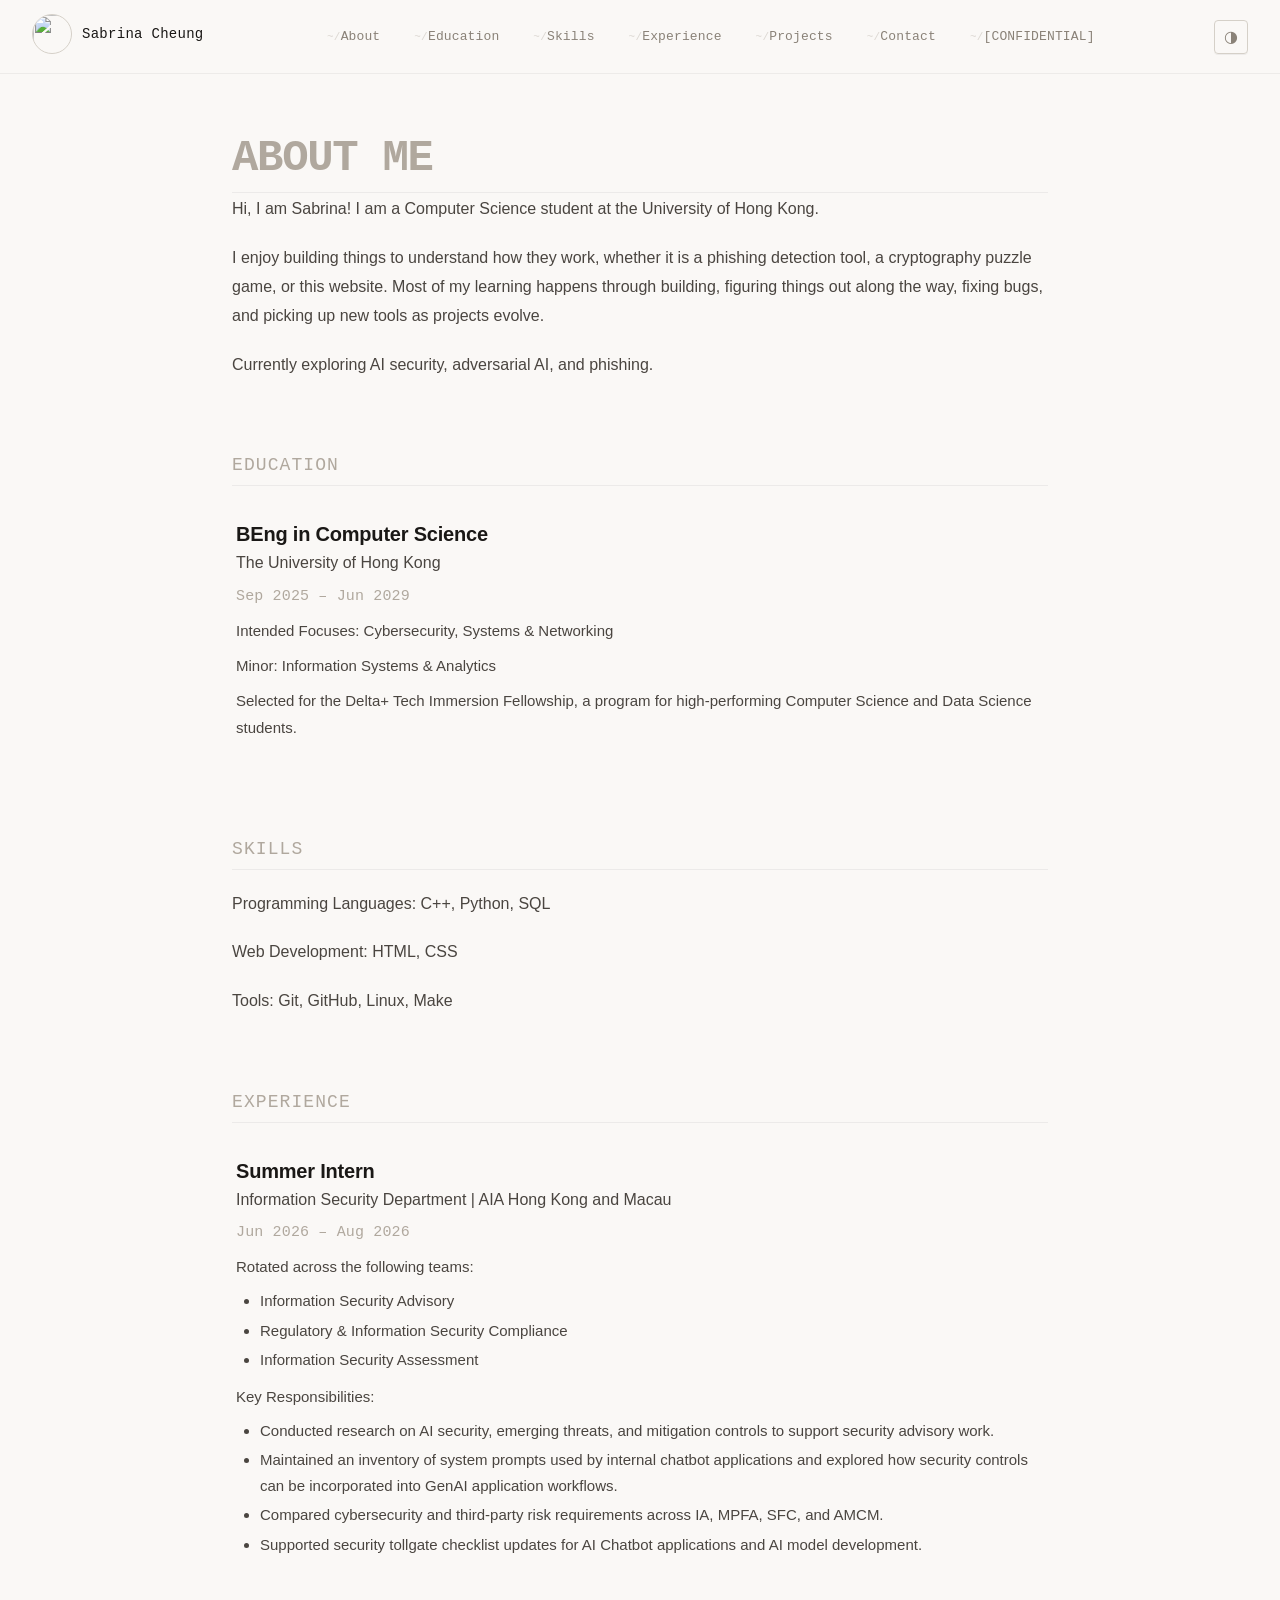
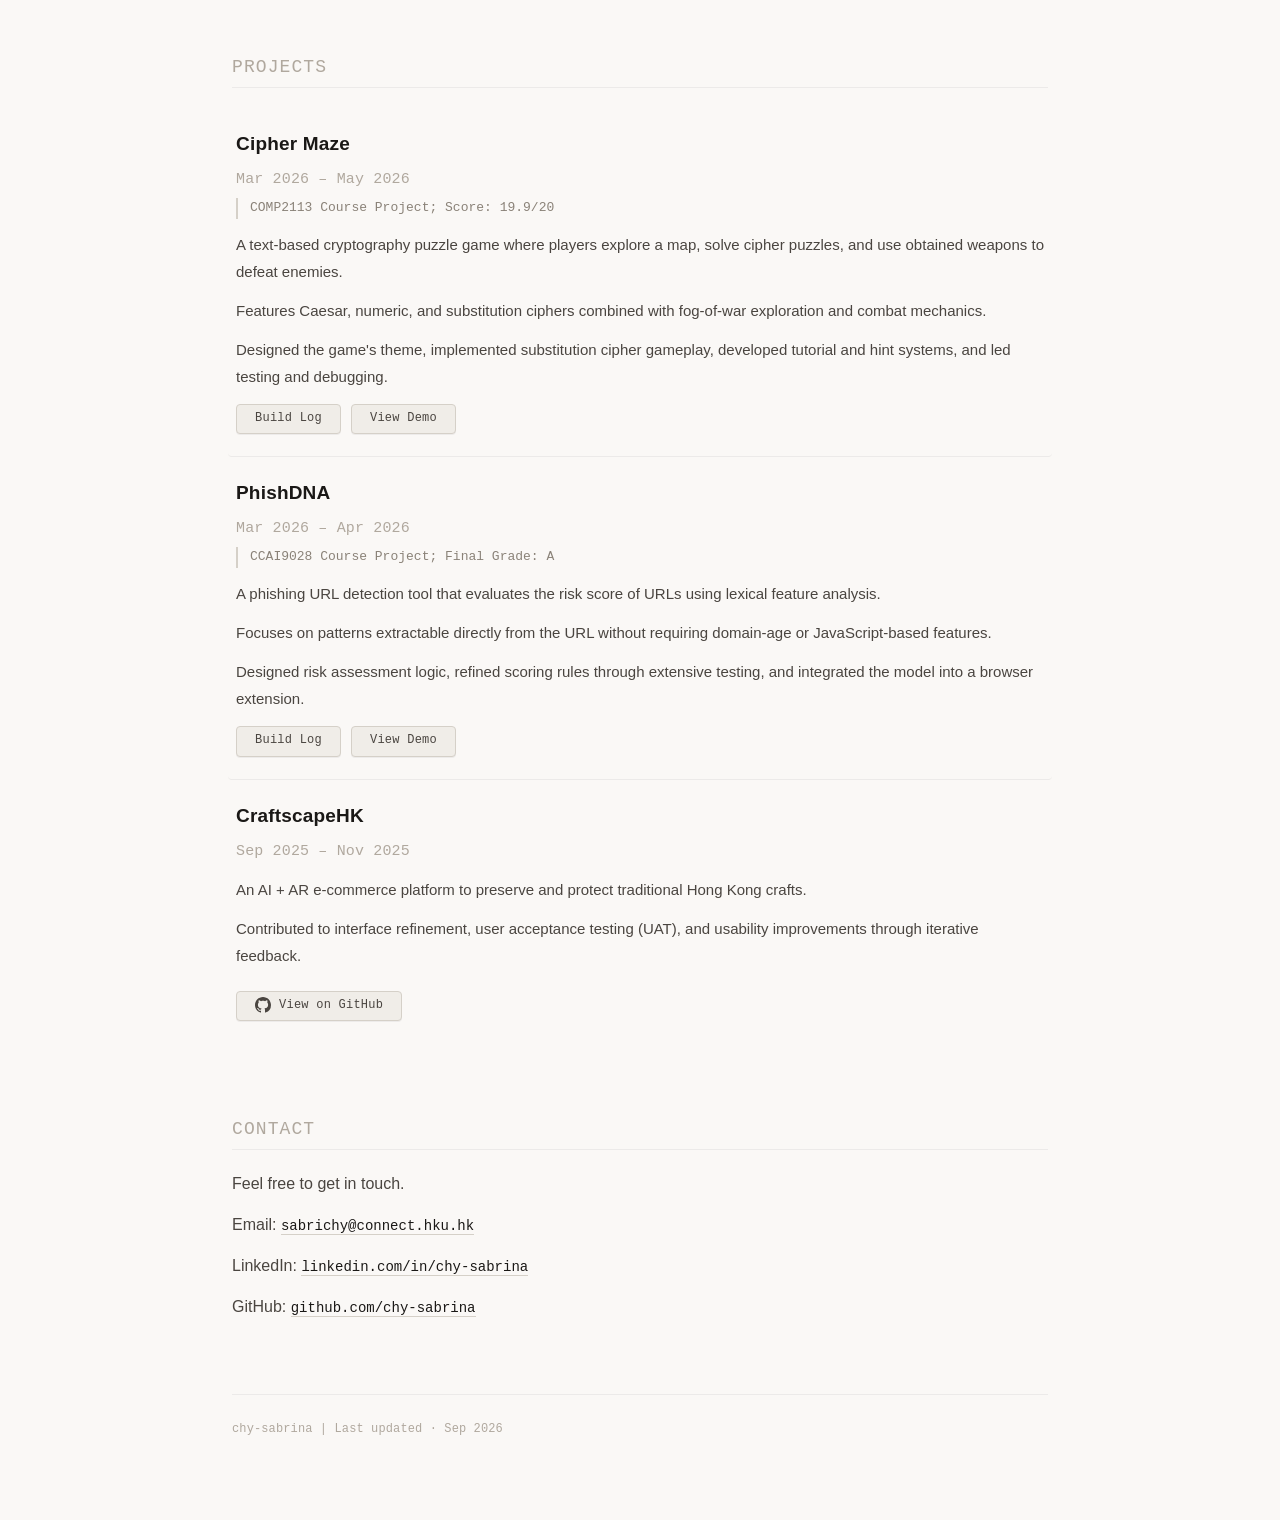
==== commit 2b4b4314: "chore: update website content and styling" ====
--- a/index.html
+++ b/index.html
@@ -15,8 +15,8 @@
     })();
   </script>
 
-  <link rel="stylesheet" href="/styles.css?v=20260816-modalfix">
-  <script src="/script.js?v=20260816-modalfix" defer></script>
+  <link rel="stylesheet" href="/styles.css">
+  <script src="/script.js" defer></script>
 </head>
 
 <body>
@@ -131,15 +131,12 @@
           <li>Information Security Assessment</li>
         </ul>
 
-        <p>Key responsibilities:</p>
+        <p>Key Responsibilities:</p>
         <ul>
           <li>Conducted research on AI security, emerging threats, and mitigation controls to support security advisory work.</li>
           <li>Maintained an inventory of system prompts used by internal chatbot applications and explored how security controls can be incorporated into GenAI application workflows.</li>
-          <li>Drafted an Impact Analysis Agent concept: an AI agent that performs code scanning to build a dependency graph, and when a code change occurs, identifies the upstream and downstream components affected.</li>
-          <li>Maintained the AI project inventory and Operational Risk Assessment records, ensuring documentation was complete and aligned with internal governance requirements.</li>
-          <li>Developed a comparison matrix of cybersecurity and third-party/outsourcing regulatory requirements across four regulators (HKIA, MPFA, SFC, and AMCM).</li>
-          <li>Participated in daily tollgate meetings, observing how security controls are validated.</li>
-          <li>Drafted the tollgate checklist for AI application and model development and training, defining evaluation criteria and approval gates to strengthen governance for AI initiatives.</li>
+          <li>Compared cybersecurity and third-party risk requirements across IA, MPFA, SFC, and AMCM.</li>
+          <li>Supported security tollgate checklist updates for AI Chatbot applications and AI model development.</li>
         </ul>
 
       </div>
@@ -163,11 +160,7 @@
         </p>
 
         <p>
-          A text-based cryptography puzzle game where players navigate through a map filled with various rooms. The objective is to successfully navigate through the map by solving puzzles and reaching the end goal.
-        </p>
-        
-        <p>
-           There are two types of rooms: chest room and enemy room. In chest rooms, players will encounter puzzles that require them to decrypt the ciphertext to get weapons. In enemy rooms, players will face enemies that require them to use the weapons to defeat. If players encounter enemies without weapon, a corresponding amount of HP will be deducted.
+          A text-based cryptography puzzle game where players explore a map, solve cipher puzzles, and use obtained weapons to defeat enemies.
         </p>
         
         <p>
@@ -267,7 +260,7 @@
     </section>
 
     <footer class="footer">
-      chy-sabrina | Last updated · Aug 2026
+      chy-sabrina | Last updated · Sep 2026
     </footer>
 
   </main>
@@ -286,10 +279,21 @@
       <div class="term-body">
         <p class="term-line">[SYSTEM ERROR] ACCESS DENIED. AUTHENTICATION REQUIRED.</p>
 
-        <label class="term-prompt" for="classified-token">
-          <span>Enter access code:</span>
+      <label class="term-prompt" for="classified-token">
+        <span>Enter access code:</span>
+        <span class="password-input-wrapper">
           <input id="classified-token" class="term-input" type="password" autocomplete="off" spellcheck="false" inputmode="text" />
-        </label>
+          <button class="password-reveal" type="button" aria-label="Show access code" aria-pressed="false">
+            <svg class="eye-icon eye-closed" viewBox="0 0 24 24" aria-hidden="true">
+              <path d="M3 3l18 18M10.6 10.6a3 3 0 0 0 4.2 4.2M9.9 5.1A10.8 10.8 0 0 1 12 5c5.2 0 9.2 4.3 10 7a12.7 12.7 0 0 1-3.1 5.1M6.2 6.2C3.9 7.7 2.5 10.2 2 12c.8 2.7 4.8 7 10 7 1 0 2-.2 2.9-.5" />
+            </svg>
+            <svg class="eye-icon eye-open" viewBox="0 0 24 24" aria-hidden="true">
+              <path d="M2 12s3.5-7 10-7 10 7 10 7-3.5 7-10 7S2 12 2 12Z" />
+              <circle cx="12" cy="12" r="3" />
+            </svg>
+          </button>
+        </span>
+      </label>
 
         <p class="term-hint">[!] HINT: Access code is hidden in this page. Code never lies.</p>
         <p class="term-status" id="classified-status" aria-live="polite"></p>
--- a/styles.css
+++ b/styles.css
@@ -830,6 +830,61 @@
   transition: border-color var(--transition);
 }
 
+.password-input-wrapper {
+  position: relative;
+  display: block;
+}
+
+.password-input-wrapper .term-input {
+  padding-right: 44px;
+}
+
+.password-reveal {
+  position: absolute;
+  top: 50%;
+  right: 10px;
+  display: inline-flex;
+  align-items: center;
+  justify-content: center;
+  width: 28px;
+  height: 28px;
+  padding: 0;
+  color: #ffffff;
+  background: transparent;
+  border: 0;
+  font: 14px/1 var(--mono);
+  cursor: pointer;
+  transform: translateY(-50%);
+  opacity: 0.8;
+}
+
+.password-reveal:hover {
+  color: #ffffff;
+  opacity: 1;
+}
+
+.password-reveal .eye-icon {
+  width: 16px;
+  height: 16px;
+  fill: none;
+  stroke: currentColor;
+  stroke-width: 1.8;
+  stroke-linecap: round;
+  stroke-linejoin: round;
+}
+
+.password-reveal .eye-open {
+  display: none;
+}
+
+.password-reveal.is-visible .eye-closed {
+  display: none;
+}
+
+.password-reveal.is-visible .eye-open {
+  display: block;
+}
+
 .term-input:focus {
   border-color: #8bff9a;
 }
@@ -1104,6 +1159,44 @@
   opacity: 0.4;
 }
 
+.audio-fallback {
+  display: flex;
+  flex-wrap: wrap;
+  align-items: center;
+  gap: 8px;
+  margin: 12px 0 0;
+  color: var(--muted);
+  font-size: 13px;
+}
+
+.audio-fallback-link {
+  display: inline-flex;
+  align-items: center;
+  padding: 4px 10px 5px;
+  color: var(--text-secondary);
+  background: var(--surface);
+  border: 1px solid var(--border-strong);
+  border-radius: var(--radius-sm);
+  box-shadow: var(--keycap-shadow);
+  font: 450 11px/1.4 var(--mono);
+  text-decoration: none;
+  transition: transform 0.1s ease, box-shadow 0.15s ease,
+    background var(--transition), border-color var(--transition);
+}
+
+.audio-fallback-link:hover {
+  color: var(--text);
+  background: var(--hover);
+  border-color: var(--border-hover);
+  transform: translateY(-1px);
+  box-shadow: var(--keycap-shadow-hover);
+}
+
+.audio-fallback-link:active {
+  transform: translateY(1px);
+  box-shadow: var(--keycap-press);
+}
+
 /* Terminal note blocks */
 
 .terminal-note {
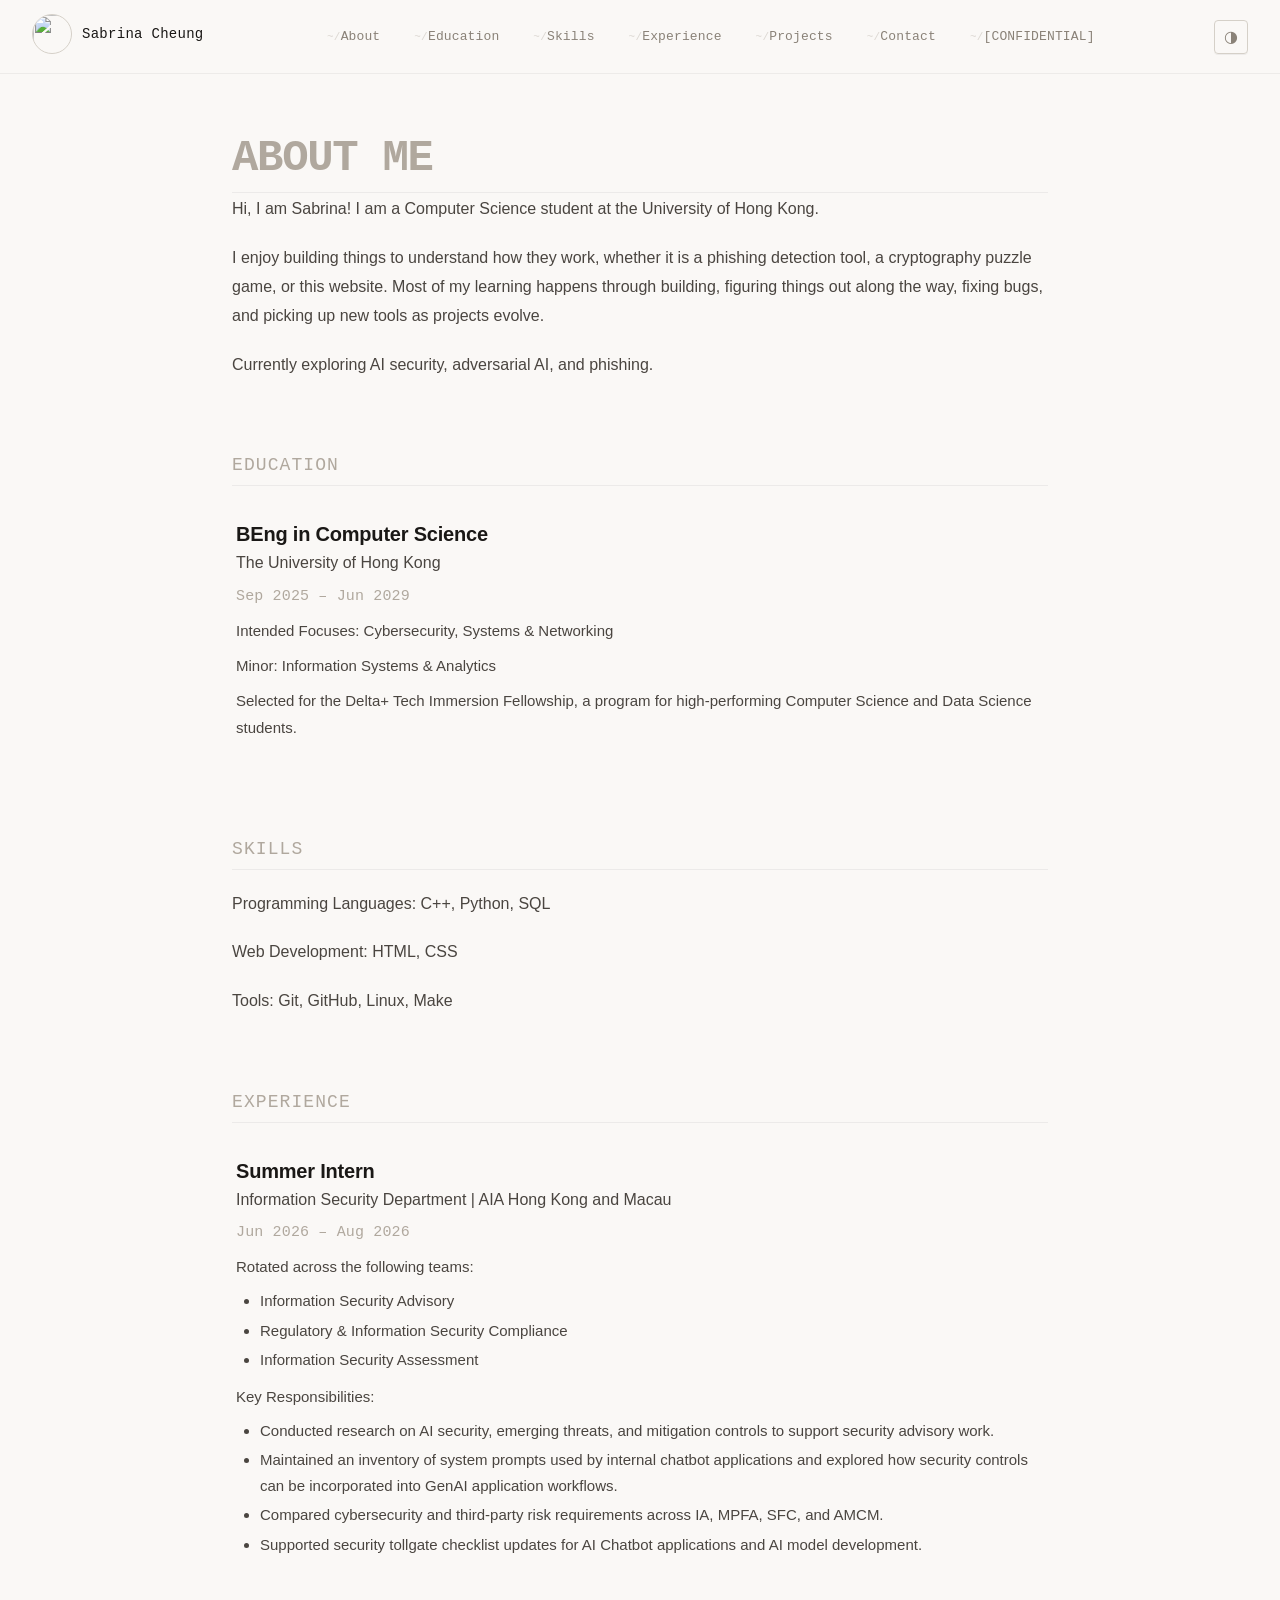
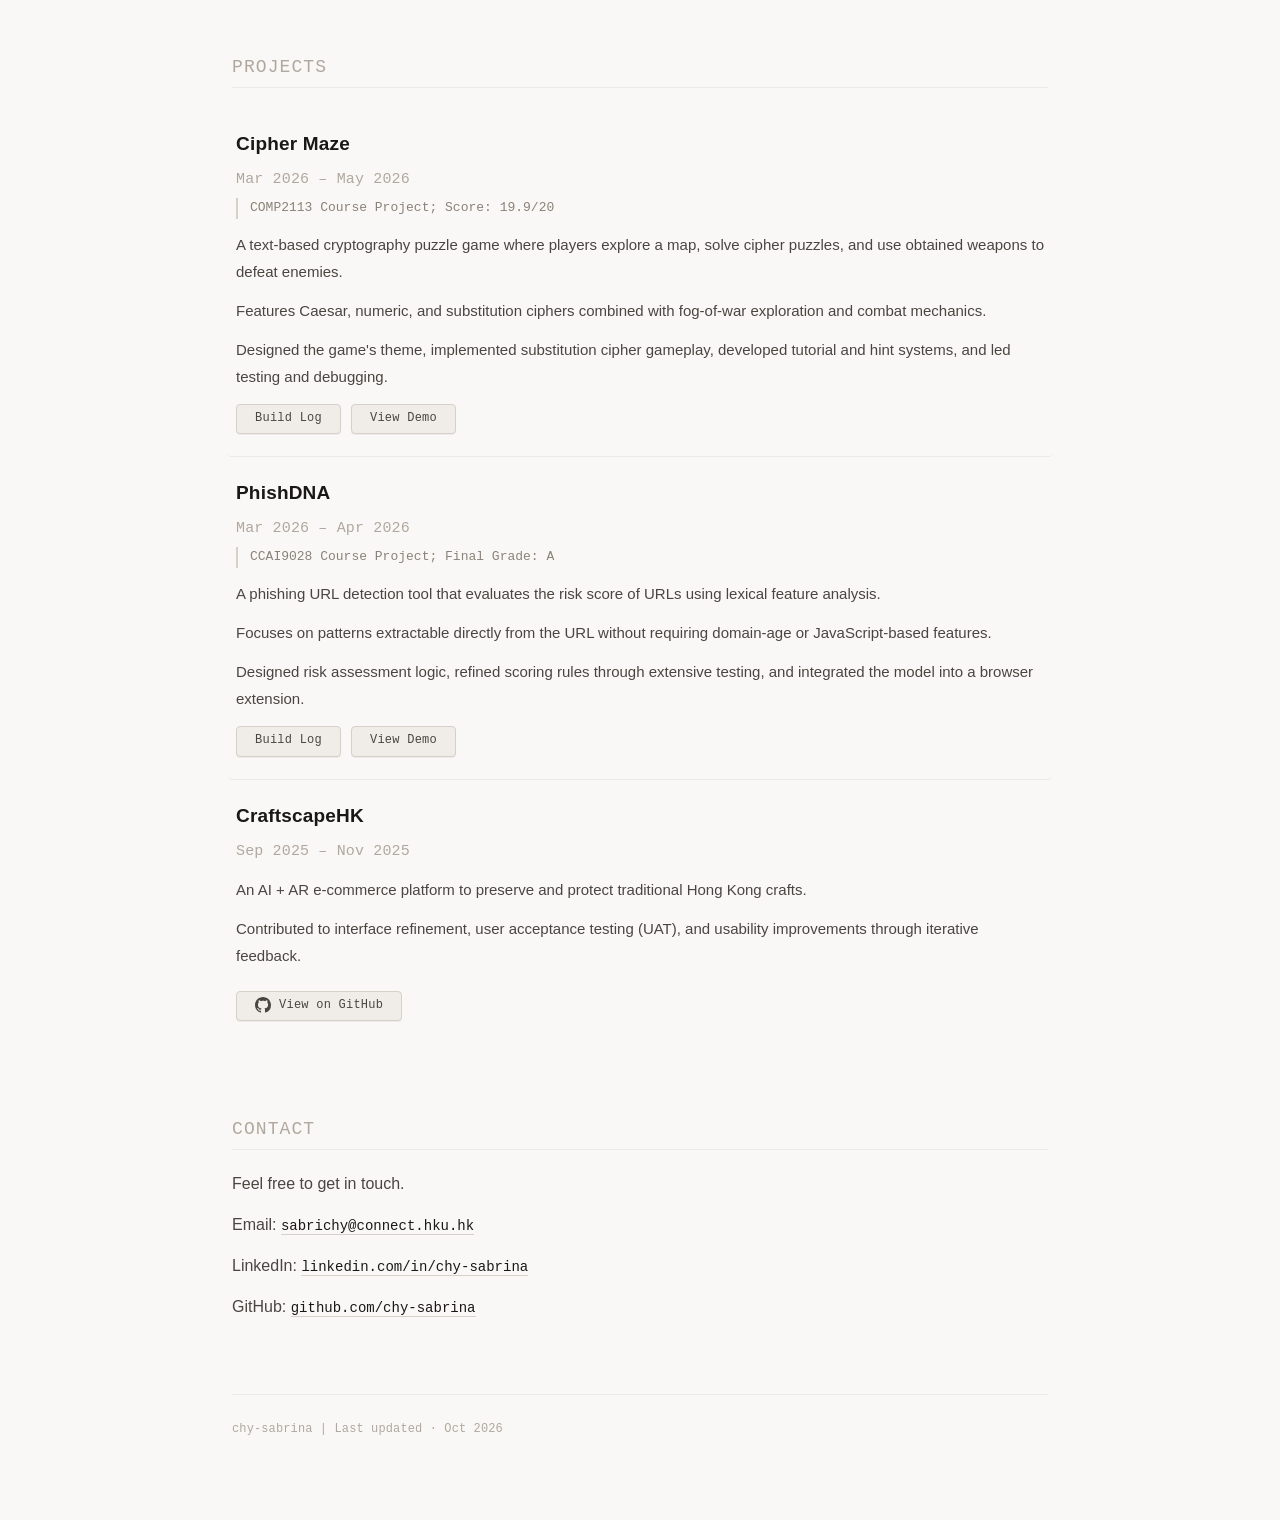
==== commit 0d66d52e: "docs: add sales and popularity thought" ====
--- a/index.html
+++ b/index.html
@@ -260,7 +260,7 @@
     </section>
 
     <footer class="footer">
-      chy-sabrina | Last updated · Sep 2026
+      chy-sabrina | Last updated · Oct 2026
     </footer>
 
   </main>
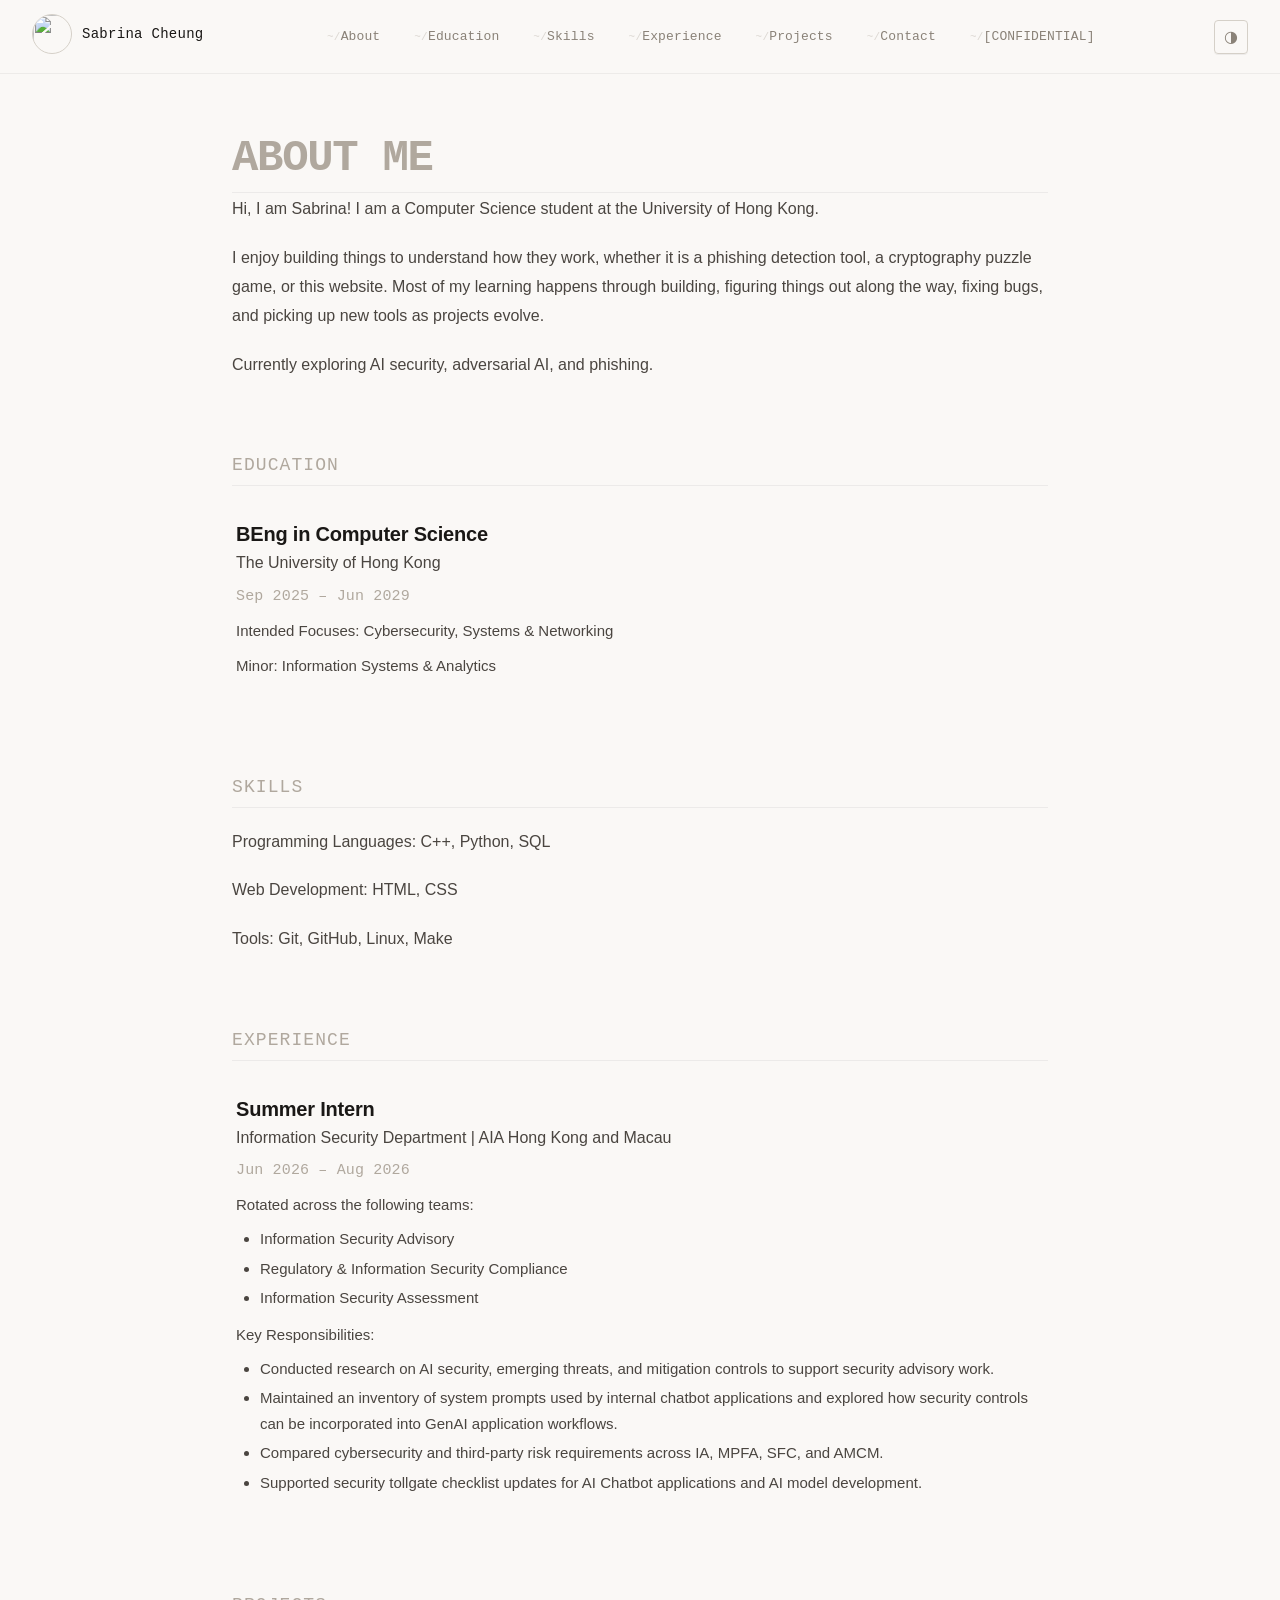
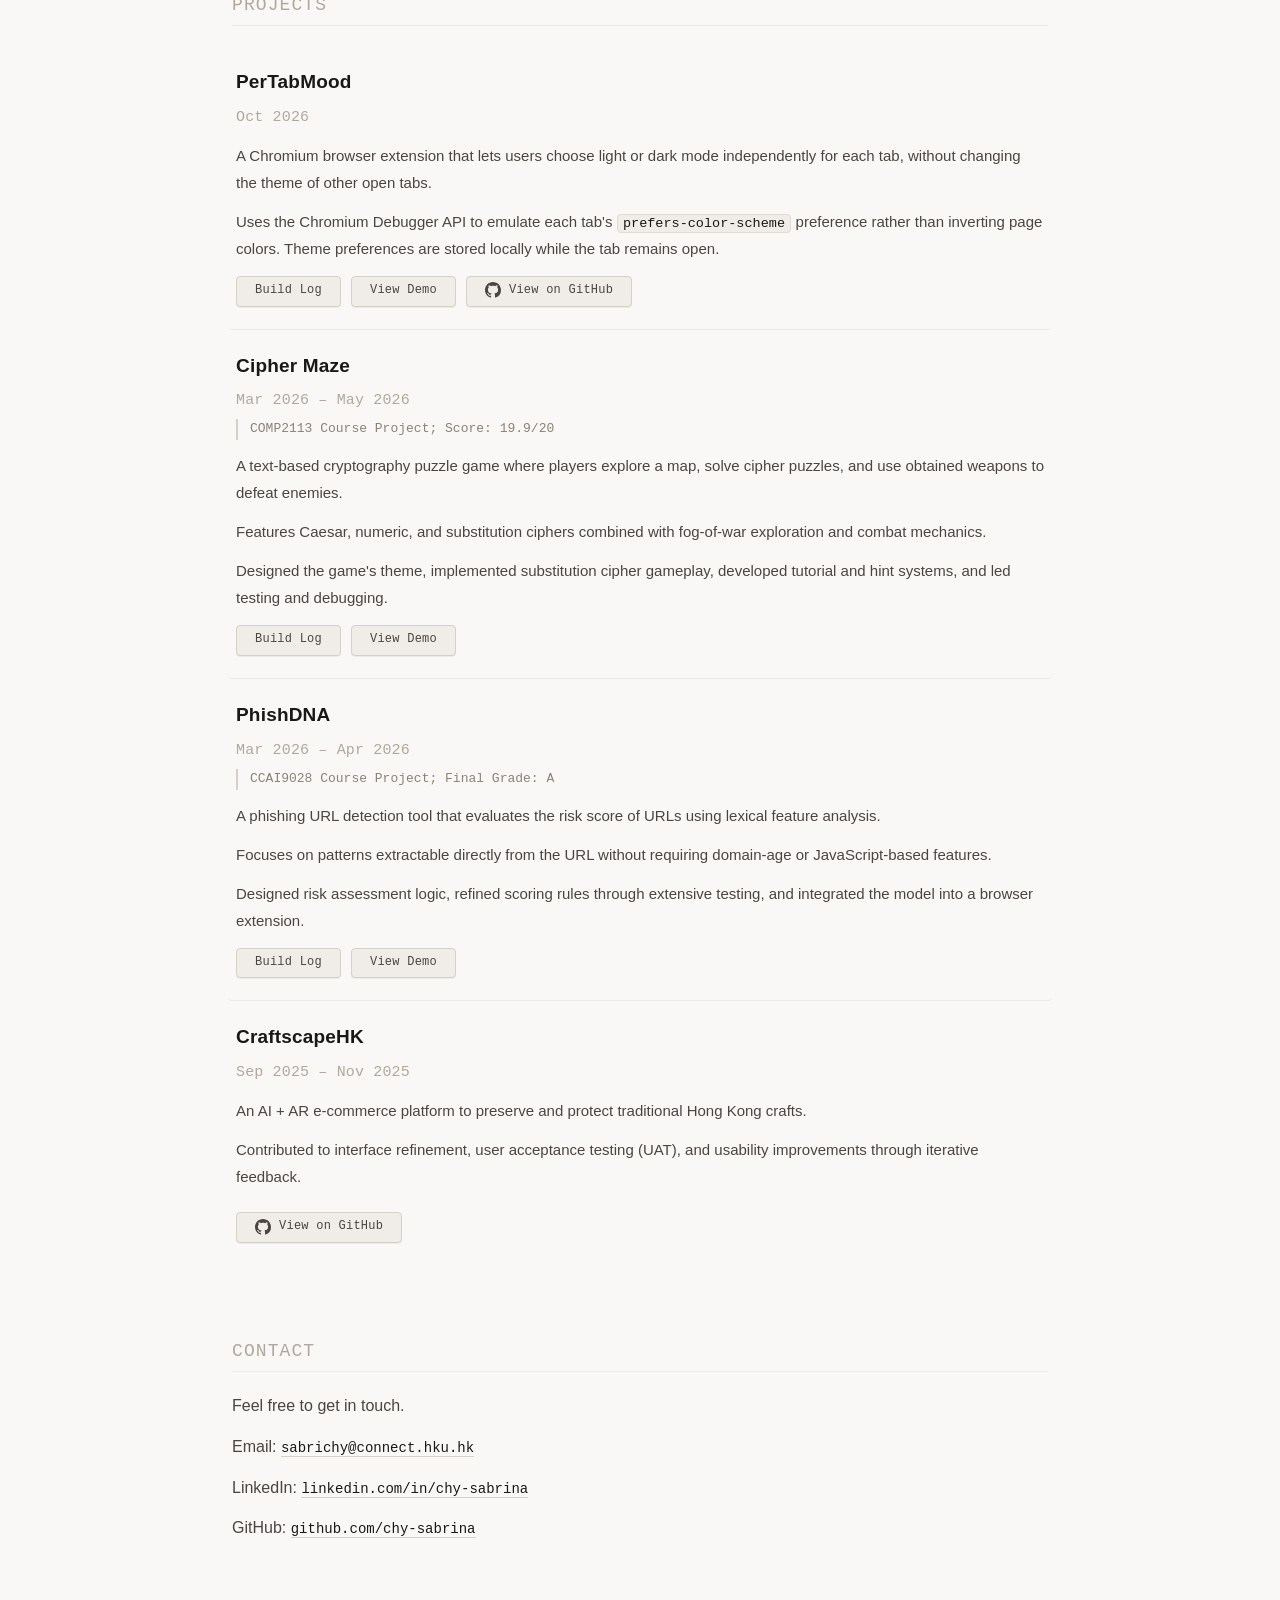
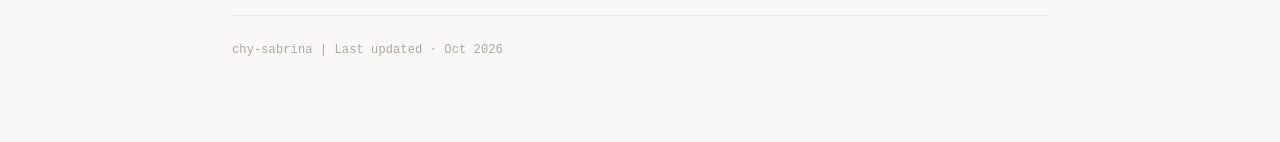
==== commit 9e30ef61: "docs: add PerTabMood" ====
--- a/index.html
+++ b/index.html
@@ -87,10 +87,6 @@
           Minor: Information Systems & Analytics
         </p>
 
-        <p>
-          Selected for the Delta+ Tech Immersion Fellowship, a program for high-performing Computer Science and Data Science students.
-        </p>
-
       </div>
 
     </section>
@@ -146,6 +142,40 @@
     <section id="projects" class="section">
 
       <h1>Projects</h1>
+
+      <div class="item">
+
+        <h2 id="PerTabMood">PerTabMood</h2>
+
+        <p class="meta">
+          Oct 2026
+        </p>
+
+        <p>
+          A Chromium browser extension that lets users choose light or dark mode independently for each tab, without changing the theme of other open tabs.
+        </p>
+
+        <p>
+          Uses the Chromium Debugger API to emulate each tab's <code>prefers-color-scheme</code> preference rather than inverting page colors. Theme preferences are stored locally while the tab remains open.
+        </p>
+
+        <div class="project-actions">
+          <button class="index-btn" type="button" data-classified-open data-classified-target="/notes/pertabmood/" data-classified-preview-note="pertabmood" aria-label="Open PerTabMood Build Log terminal">
+            Build Log
+          </button>
+
+          <button class="index-btn demo-button" type="button" data-demo-video="/assets/PerTabMood-demo.mp4" aria-label="View PerTabMood demo video" aria-controls="demo-video-modal">
+            View Demo
+          </button>
+
+          <a href="https://github.com/chy-sabrina/PerTabMood" class="index-btn" target="_blank" rel="noopener noreferrer" aria-label="View PerTabMood on GitHub">
+            <svg class="github-icon" viewBox="0 0 16 16" aria-hidden="true">
+              <path fill-rule="evenodd" d="M8 0C3.58 0 0 3.58 0 8c0 3.54 2.29 6.53 5.47 7.59.4.07.55-.17.55-.38 0-.19-.01-.82-.01-1.49-2.01.37-2.53-.49-2.69-.94-.09-.23-.48-.94-.82-1.13-.28-.15-.68-.52-.01-.53.63-.01 1.08.58 1.23.82.72 1.21 1.87.87 2.33.66.07-.52.28-.87.51-1.07-1.78-.2-3.64-.89-3.64-3.95 0-.87.31-1.59.82-2.15-.08-.2-.36-1.02.08-2.12 0 0 .67-.21 2.2.82.64-.18 1.32-.27 2-.27.68 0 1.36.09 2 .27 1.53-1.04 2.2-.82 2.2-.82.44 1.1.16 1.92.08 2.12.51.56.82 1.27.82 2.15 0 3.07-1.87 3.75-3.65 3.95.29.25.54.73.54 1.48 0 1.07-.01 1.93-.01 2.2 0 .21.15.46.55.38A8.013 8.013 0 0016 8c0-4.42-3.58-8-8-8z"></path>
+            </svg>
+          View on GitHub
+          </a>
+        </div>
+      </div>
 
       <div class="item">
 
--- a/styles.css
+++ b/styles.css
@@ -597,13 +597,18 @@
 
 .note-figure {
   margin: 24px 0;
+  text-align: center;
+}
+
+.note-figure img {
+  display: block;
+  margin: 0 auto;
 }
 
 .note-figure figcaption {
   margin-top: 8px;
   color: var(--muted);
   font: 13px var(--mono);
-  text-align: center;
 }
 
 .note-preview-banner {
@@ -968,7 +973,7 @@
   width: 32px;
   height: 32px;
   padding: 0;
-  color: var(--text);
+  color: #fff;
   background: rgba(15, 18, 23, 0.75);
   border: 1px solid var(--border);
   border-radius: 999px;
